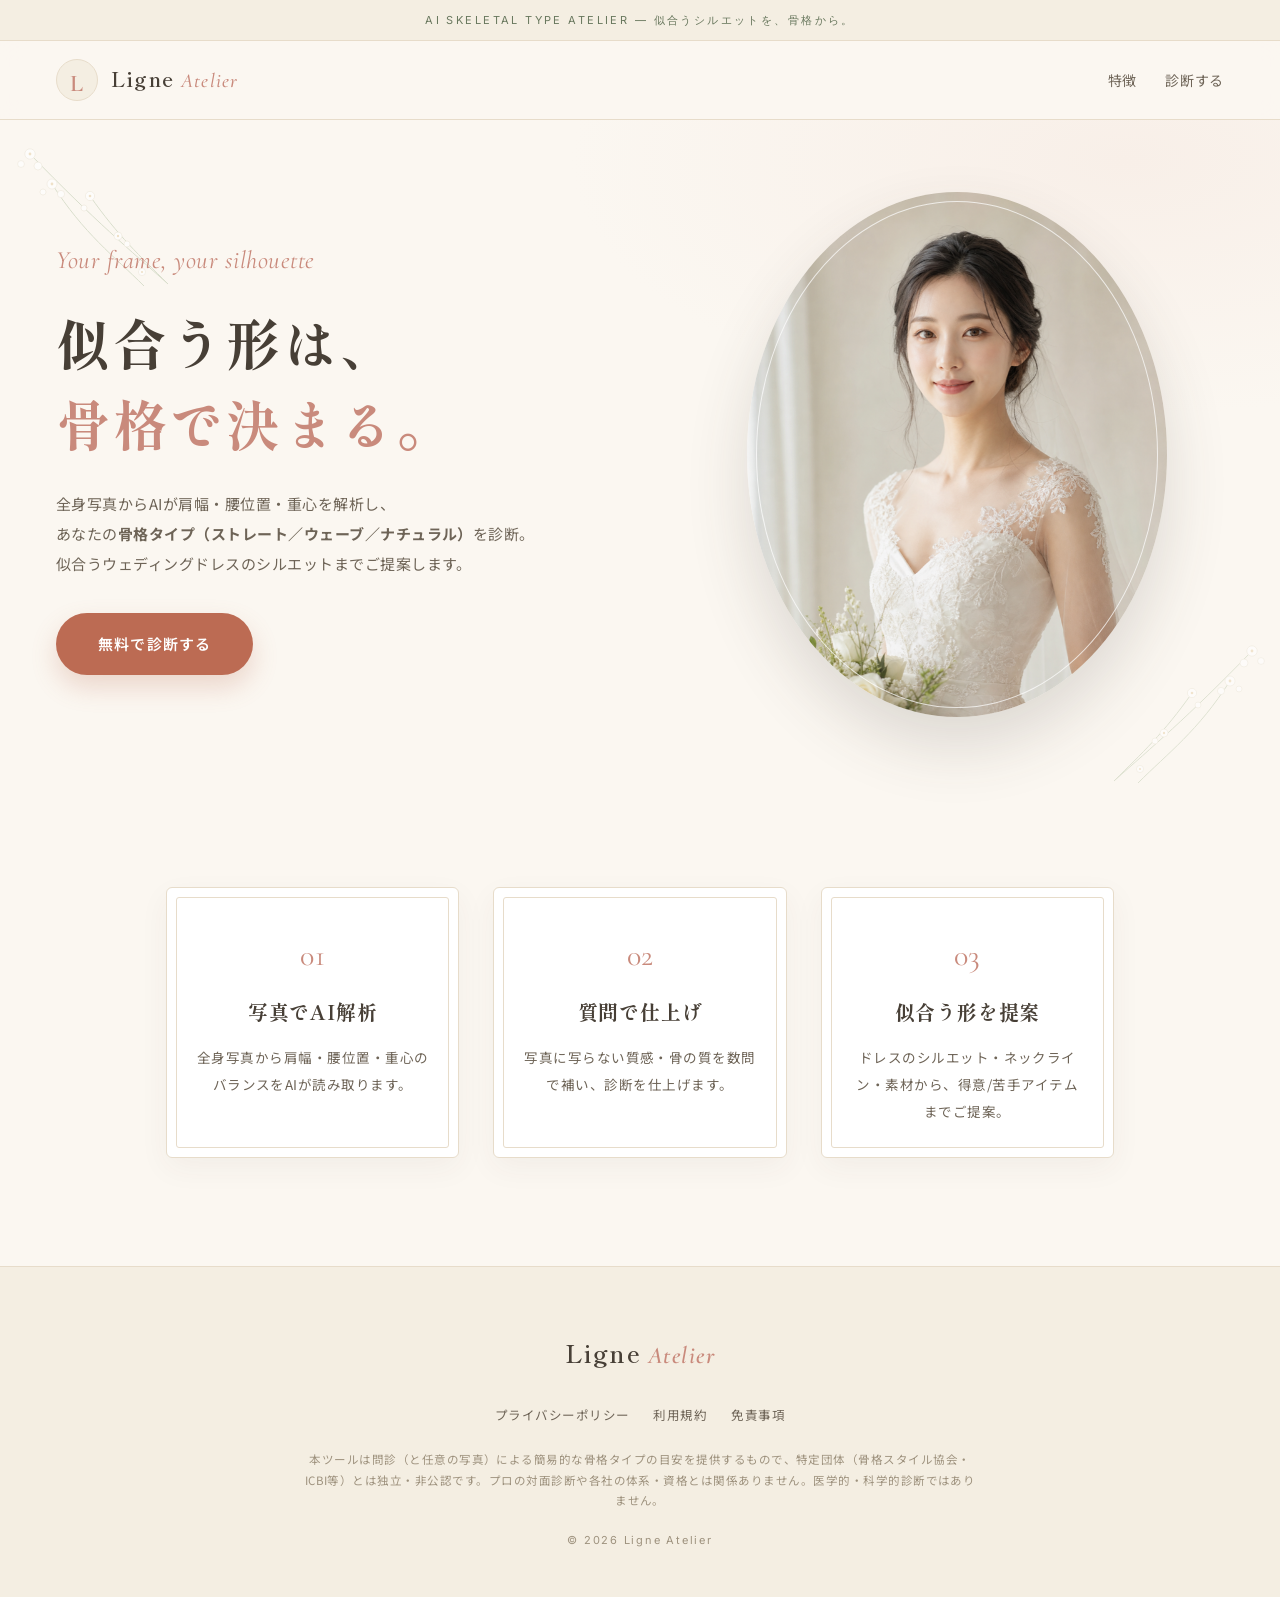
==== index.html @ 8fa94e56 "Ligne Atelier — AI骨格診断（3タイプ）" ====
<!DOCTYPE html>
<html lang="ja">
<head>
<meta charset="UTF-8" />
<meta name="viewport" content="width=device-width, initial-scale=1.0" />
<title>Ligne Atelier｜AI骨格診断（3タイプ）</title>
<link rel="preconnect" href="https://fonts.googleapis.com">
<link rel="preconnect" href="https://fonts.gstatic.com" crossorigin>
<link href="https://fonts.googleapis.com/css2?family=Noto+Sans+JP:wght@300;400;500;600;700&family=Shippori+Mincho:wght@400;500;600;700;800&family=Noto+Serif+JP:wght@400;500;600;700&family=Cormorant+Garamond:ital,wght@0,400;0,500;0,600;1,400;1,500&family=Inter:wght@300;400;500;600&display=swap" rel="stylesheet">
<link rel="stylesheet" href="style.css?v=1" />
<link rel="stylesheet" href="redesign.css?v=1" />
<link rel="stylesheet" href="pc.css?v=10" />
</head>
<body class="lx">

<div class="lx-topbar">AI SKELETAL TYPE ATELIER — 似合うシルエットを、骨格から。</div>

<header class="lx-header">
  <a class="lx-logo" href="#top">
    <span class="lx-logo-mark">L</span>
    <span class="lx-logo-text">Ligne<em>Atelier</em></span>
  </a>
  <nav class="lx-nav">
    <a href="#about">特徴</a>
    <a href="#start" class="js-reveal">診断する</a>
  </nav>
</header>

<!-- HERO -->
<section class="lx-hero" id="top">
  <div class="lx-hero-bg" aria-hidden="true"></div>
  <div class="lx-hero-inner">
    <p class="lx-hero-eyebrow">Your frame, your silhouette</p>
    <h1 class="lx-hero-title">似合う形は、<br><i>骨格で決まる。</i></h1>
    <p class="lx-hero-lead">
      全身写真からAIが肩幅・腰位置・重心を解析し、<br>
      あなたの<strong>骨格タイプ（ストレート／ウェーブ／ナチュラル）</strong>を診断。<br>
      似合うウェディングドレスのシルエットまでご提案します。
    </p>
    <a href="#start" class="lx-btn lx-btn-gold js-reveal">無料で診断する</a>
  </div>
</section>

<!-- ABOUT -->
<section class="lx-about" id="about">
  <div class="lx-about-item"><span class="lx-about-no">01</span><h3>写真でAI解析</h3><p>全身写真から肩幅・腰位置・重心のバランスをAIが読み取ります。</p></div>
  <div class="lx-about-item"><span class="lx-about-no">02</span><h3>質問で仕上げ</h3><p>写真に写らない質感・骨の質を数問で補い、診断を仕上げます。</p></div>
  <div class="lx-about-item"><span class="lx-about-no">03</span><h3>似合う形を提案</h3><p>ドレスのシルエット・ネックライン・素材から、得意/苦手アイテムまでご提案。</p></div>
</section>

<!-- TOOL -->
<section class="lx-start" id="start" hidden>
  <!-- STEP 01 全身写真（写真ファースト） -->
  <div class="lx-sec-head">
    <span class="lx-sec-no">STEP 01</span>
    <h2 class="lx-sec-title">全身写真でAI骨格解析</h2>
    <p class="lx-sec-sub">正面・全身・直立の写真から、AIが肩幅・腰位置・重心のバランスを解析します。写真は端末内で処理され外部送信されません。</p>
  </div>
  <div class="lx-upload-panel">
    <div id="pc-upload">
      <input type="file" id="pc-file" accept="image/*,.heic,.heif" hidden>
      <label for="pc-file" class="pc-upload-btn">📷 全身写真を選ぶ</label>
      <p class="pc-paste-hint">または <b>⌘V で貼り付け</b> ／ ここに画像を <b>ドラッグ&ドロップ</b></p>
      <div class="preview" id="pc-preview" hidden><canvas id="pc-canvas"></canvas></div>
      <p id="pc-status" class="pc-status">正面・全身・直立がおすすめ。写真は「診断する」を押したときにAIが解析します（写真なしでも質問だけで診断できます）。</p>
    </div>
  </div>

  <!-- STEP 02 仕上げの質問 -->
  <div class="lx-sec-head" style="margin-top:46px">
    <span class="lx-sec-no">STEP 02</span>
    <h2 class="lx-sec-title">仕上げの質問</h2>
    <p class="lx-sec-sub">写真だけでは写らない「質感・骨の質」を補って、診断を仕上げます。当てはまるものを選んでください（最低8問・多いほど正確）。</p>
  </div>
  <div class="pc-progress"><div id="pc-progress-bar"></div></div>
  <div id="pc-progress-text" class="pc-progress-text">0 / 14 問</div>
  <div id="pc-questions-list"></div>

  <!-- 診断ボタン -->
  <div class="lx-actions" style="margin-top:34px">
    <button class="lx-btn lx-btn-gold" id="pc-diagnose">診断する</button>
  </div>
</section>

<!-- RESULT -->
<section class="lx-section" id="pc-result" hidden>
  <div class="lx-sec-head">
    <span class="lx-sec-no">RESULT</span>
    <h2 class="lx-sec-title">あなたの骨格タイプ</h2>
  </div>
  <div id="pc-result-body"></div>
</section>

<!-- FOOTER -->
<footer class="lx-footer">
  <div class="lx-foot-brand">Ligne<em>Atelier</em></div>
  <div class="lx-foot-links"><span>プライバシーポリシー</span><span>利用規約</span><span>免責事項</span></div>
  <p class="lx-foot-disc">本ツールは問診（と任意の写真）による簡易的な骨格タイプの目安を提供するもので、特定団体（骨格スタイル協会・ICBI等）とは独立・非公認です。プロの対面診断や各社の体系・資格とは関係ありません。医学的・科学的診断ではありません。</p>
  <div class="lx-foot-copy">© 2026 Ligne Atelier</div>
</footer>

<div id="pc-loading" class="pc-loading" hidden><div class="pc-spin"></div><span id="pc-loading-text">処理中…</span></div>

<script type="module" src="app.js?v=13"></script>
</body>
</html>
---- style.css ----
/* ============ RESET & TOKENS ============ */
*,*::before,*::after{box-sizing:border-box}
html,body{margin:0;padding:0}
[hidden]{display:none !important}

:root{
  /* Soft Pastel LP Palette — cream × blush × sage（studio clori 参考）
     ※ 元の変数名を踏襲し値だけ差替（既存ルールが自動で再テーマ化）*/
  --bg:#FBF7F1;
  --bg-2:#F3EBDD;
  --surface:#FFFFFF;
  --surface-2:#FAF5EC;
  --ink:#473F36;
  --ink-2:#6E6457;
  --muted:#9E927E;
  --line:#EADFCF;
  --line-2:#F4ECDD;

  --pink:#C98A7C;          /* dusty rose（主アクセント）*/
  --pink-2:#E6C3B8;         /* blush */
  --pink-3:#F0DAD0;         /* light blush */
  --pink-soft:#F8EEE7;      /* soft */
  --rose:#7C8A6E;           /* muted sage（強調・見出し）*/
  --rose-deep:#5E6B52;      /* darker sage */
  --gold:#B89A6A;           /* muted gold */
  --good:#7FA07A;
  --warn:#D6A85E;
  --bad:#C57B6A;

  --shadow-sm:0 1px 2px rgba(70,62,54,.05), 0 1px 1px rgba(70,62,54,.04);
  --shadow:0 14px 36px rgba(70,62,54,.08), 0 4px 12px rgba(70,62,54,.05);
  --shadow-lg:0 30px 70px rgba(70,62,54,.12), 0 10px 24px rgba(70,62,54,.07);

  --radius-xl:28px;
  --radius:20px;
  --radius-sm:14px;

  --font-jp:'Noto Sans JP',system-ui,sans-serif;
  --font-en:'Inter',system-ui,sans-serif;
  --font-serif:'Shippori Mincho','Noto Serif JP',serif;
  --font-script:'Cormorant Garamond','Shippori Mincho',serif;
}

body{
  background:
    radial-gradient(900px 500px at 85% 0%, rgba(255,143,168,.18), transparent 60%),
    radial-gradient(700px 400px at 0% 30%, rgba(255,201,214,.20), transparent 60%),
    radial-gradient(600px 600px at 100% 80%, rgba(255,224,230,.30), transparent 60%),
    var(--bg);
  color:var(--ink);
  font-family:var(--font-jp);
  font-weight:400;
  line-height:1.8;
  letter-spacing:.02em;
  -webkit-font-smoothing:antialiased;
  min-height:100vh;
  position:relative;
  overflow-x:hidden;
}

/* ============ 花びら背景 ============ */
.petal-bg{position:fixed; inset:0; pointer-events:none; z-index:0; overflow:hidden;}
.petal{
  position:absolute;
  width:24px; height:24px;
  background: radial-gradient(circle at 30% 30%, #FFD0DC, #FFB7C5 60%, transparent 75%);
  border-radius: 100% 0 100% 0;
  opacity:.5;
  animation: floatPetal 18s linear infinite;
}
.petal.p1{top:-30px; left:8%;  animation-duration:22s; animation-delay:-2s;}
.petal.p2{top:-30px; left:28%; animation-duration:18s; animation-delay:-7s; width:18px; height:18px;}
.petal.p3{top:-30px; left:48%; animation-duration:25s; animation-delay:-3s; width:30px; height:30px; opacity:.35;}
.petal.p4{top:-30px; left:68%; animation-duration:20s; animation-delay:-10s; width:22px; height:22px;}
.petal.p5{top:-30px; left:82%; animation-duration:24s; animation-delay:-5s; width:16px; height:16px;}
.petal.p6{top:-30px; left:92%; animation-duration:19s; animation-delay:-12s; opacity:.4;}

@keyframes floatPetal {
  0%   { transform: translateY(0) rotate(0deg); }
  100% { transform: translateY(110vh) rotate(360deg); }
}

/* ============ HEADER ============ */
.site-header{
  position:sticky; top:0; z-index:50;
  display:flex; align-items:center; justify-content:space-between;
  padding:18px 48px;
  background:rgba(255,255,255,.75);
  backdrop-filter:saturate(180%) blur(16px);
  -webkit-backdrop-filter:saturate(180%) blur(16px);
  border-bottom:1px solid var(--line);
}
.brand{display:flex; align-items:center; gap:14px}
.brand-mark{width:42px; height:42px; filter:drop-shadow(0 4px 8px rgba(255,143,168,.3));}
.brand-text{display:flex; flex-direction:column; line-height:1.1;}
.brand-name{font-family:var(--font-en); font-weight:700; font-size:20px; color:var(--ink); letter-spacing:.01em;}
.brand-script{
  font-family:var(--font-script); font-size:28px; color:var(--rose);
  line-height:.8; margin-top:-2px;
}
.brand-sub{font-family:var(--font-jp); font-weight:500; font-size:11px; color:var(--muted); margin-top:4px; letter-spacing:.06em;}

.header-right{display:flex; align-items:center; gap:14px;}
.nav-pill{
  font-family:var(--font-en); font-size:11px; letter-spacing:.08em;
  color:var(--rose); padding:8px 18px;
  border:1px solid var(--pink-2); border-radius:999px;
  background:var(--surface);
}

/* ============ HERO ============ */
.hero{
  position:relative;
  max-width:1280px; margin:0 auto;
  padding:60px 48px 30px;
  z-index:1;
}
.hero-inner{
  display:grid; grid-template-columns: 1.35fr .9fr;
  gap:48px; align-items:center;
  margin-bottom:50px;
}
.hero-eyebrow{
  display:inline-flex; align-items:center; gap:8px;
  background:var(--surface);
  border:1px solid var(--pink-2);
  color:var(--rose);
  padding:8px 18px; border-radius:999px;
  font-weight:500; font-size:13px;
  box-shadow:var(--shadow-sm);
  margin-bottom:28px;
}
.hero h1{
  font-family:var(--font-jp); font-weight:700;
  font-size:clamp(32px, 4.4vw, 56px);
  line-height:1.35; letter-spacing:.01em;
  margin:0 0 28px; color:var(--ink);
}
.hero h1 em{
  font-style:normal;
  background: linear-gradient(135deg, var(--pink) 0%, var(--rose) 100%);
  -webkit-background-clip:text; background-clip:text; color:transparent;
}
.hero-lead{
  font-size:15px; color:var(--ink-2); line-height:2;
  margin:0;
}

.hero-visual{position:relative; width:100%; aspect-ratio:1/1; max-width:480px; margin-left:auto;}
.hero-circle{
  position:absolute; inset:0; border-radius:50%;
  background: radial-gradient(circle at 40% 40%, #FFE0E6 0%, #FFC9D6 50%, transparent 75%);
  filter:blur(10px);
}
.hero-illust{
  position:absolute; left:50%; top:50%;
  transform:translate(-50%, -50%);
  width:75%; height:auto;
}
.hero-photo{
  position:absolute; inset:0;
  background-image:url('hero-woman.png');
  background-repeat:no-repeat;
  background-size: cover;
  background-position: center 18%;
  border-radius: 50%;
  -webkit-mask-image: radial-gradient(circle at 50% 50%, #000 62%, transparent 80%);
  mask-image: radial-gradient(circle at 50% 50%, #000 62%, transparent 80%);
  filter: drop-shadow(0 8px 30px rgba(255,143,168,.28));
}
.hero-script{
  position:absolute; top:18%; right:-30px;
  font-family:var(--font-script); font-size:38px;
  color:var(--rose); transform:rotate(-6deg);
  text-shadow:0 4px 12px rgba(255,143,168,.3);
}

.hero-stats{
  display:grid; grid-template-columns:repeat(4,1fr); gap:18px;
  max-width:680px; margin:0 auto;
}
.hero-stats > div{
  background:var(--surface);
  border:1px solid var(--line);
  border-radius:999px;
  padding:18px 12px;
  display:flex; flex-direction:column; align-items:center; gap:4px;
  box-shadow:var(--shadow);
  position:relative;
  aspect-ratio:1.4/1;
  justify-content:center;
}
.stat-ico{width:34px; height:34px; margin-bottom:2px;}
.hero-stats strong{
  font-family:var(--font-en); font-weight:700; font-size:30px;
  color:var(--rose);
  line-height:1;
}
.hero-stats span{font-size:11px; color:var(--ink-2); letter-spacing:.04em; font-weight:500;}

/* ============ CARD ============ */
.card{
  max-width:1280px; margin:32px auto;
  background:var(--surface);
  border:1px solid var(--line);
  border-radius:var(--radius-xl);
  padding:40px 48px;
  box-shadow:var(--shadow);
  position:relative; z-index:1;
}
.card-head{display:flex; align-items:flex-start; gap:22px; margin-bottom:32px}
.card-num{
  font-family:var(--font-en); font-weight:700; font-size:11px;
  color:var(--rose);
  background:linear-gradient(135deg, var(--pink-soft), var(--pink-3));
  padding:10px 14px; border-radius:14px; text-align:center;
  letter-spacing:.1em; line-height:1.4;
  flex-shrink:0; min-width:54px;
  box-shadow:var(--shadow-sm);
}
.card h2{
  font-size:22px; font-weight:700;
  margin:0 0 6px; letter-spacing:.005em; color:var(--ink);
}
.head-deco{margin-left:6px;}
.muted{color:var(--muted); font-size:13px; margin:0; font-weight:500;}

/* ============ UPLOAD SECTION ============ */
.upload-section{
  max-width:1280px; margin:0 auto; padding:0 48px 32px;
  display:grid; grid-template-columns: 1fr 320px;
  gap:24px;
  position:relative; z-index:1;
}
.upload-main{margin:0;}

.upload-grid{
  display:grid; grid-template-columns:1fr 1fr; gap:18px;
  margin-bottom:24px;
}
.upload-drop{
  display:flex; flex-direction:column; align-items:center; justify-content:center;
  text-align:center;
  padding:32px 24px; min-height:240px;
  border:2px dashed var(--pink-2);
  border-radius:18px;
  background:linear-gradient(180deg, var(--surface) 0%, var(--surface-2) 100%);
  cursor:pointer; transition:.2s;
  color:var(--ink-2);
  position:relative;
}
.upload-drop:hover{
  border-color:var(--pink);
  background:linear-gradient(180deg, var(--surface) 0%, var(--pink-soft) 100%);
  transform:translateY(-2px);
}
.upload-drop.is-drag{
  border-color:var(--pink);
  background:var(--pink-soft);
}
.drop-illust{width:80px; height:110px; margin-bottom:14px;}
.drop-title-row{display:flex; align-items:center; gap:10px; margin-bottom:14px;}
.drop-title{
  font-weight:700; font-size:15px; color:var(--rose);
}
.drop-required{
  font-size:10px; color:var(--rose);
  padding:3px 10px; border:1px solid var(--pink-2); border-radius:999px;
  background:var(--surface);
  font-weight:600;
}
.upload-icon-circle{
  width:42px; height:42px; border-radius:50%;
  background:linear-gradient(135deg, var(--pink), var(--pink-2));
  color:#fff;
  display:flex; align-items:center; justify-content:center;
  margin-bottom:14px;
  box-shadow:0 4px 12px rgba(255,143,168,.4);
}
.drop-sub{font-size:11px; color:var(--muted); letter-spacing:.04em;}

.preview{
  border-radius:18px; overflow:hidden;
  background:linear-gradient(135deg, var(--pink-3), var(--pink));
  padding:10px;
  border:1px solid var(--line);
  margin-top:14px;
}
.preview canvas{
  width:100%; height:auto; display:block; border-radius:12px;
  max-height:340px; object-fit:contain; background:#fff;
}

/* visually hidden (for file inputs) */
.visually-hidden{
  position:absolute !important;
  width:1px; height:1px;
  padding:0; margin:-1px;
  overflow:hidden; clip:rect(0,0,0,0);
  white-space:nowrap; border:0;
}

/* symptom block */
.symptom-block{
  background:linear-gradient(180deg, var(--surface) 0%, var(--pink-soft) 100%);
  border:1px solid var(--pink-2);
  border-radius:18px;
  padding:24px 26px;
  margin-bottom:24px;
}
.symptom-head h3{
  font-family:var(--font-jp); font-weight:700;
  font-size:18px; color:var(--rose);
  margin:0 0 6px;
}
.symptom-head .muted{font-size:13px; margin:0 0 18px;}
.symptom-chips{
  display:flex; flex-wrap:wrap; gap:10px;
  margin-bottom:18px;
}
.chip{
  position:relative; display:inline-flex; align-items:center;
  cursor:pointer; user-select:none;
}
.chip input{
  position:absolute; opacity:0; pointer-events:none;
}
.chip span{
  display:inline-block;
  padding:8px 16px;
  background:#fff;
  border:1.5px solid var(--pink-2);
  border-radius:999px;
  font-size:13px; font-weight:500;
  color:var(--ink-2);
  transition:.15s;
}
.chip:hover span{
  border-color:var(--pink);
  color:var(--rose);
  transform:translateY(-1px);
}
.chip input:checked + span{
  background:linear-gradient(135deg, var(--pink), var(--rose));
  border-color:var(--rose);
  color:#fff;
  box-shadow:0 4px 12px rgba(255,143,168,.35);
}
.symptom-note label{
  display:block; font-size:12px; font-weight:600;
  color:var(--rose); margin-bottom:6px;
}
.symptom-note textarea{
  width:100%; box-sizing:border-box;
  padding:10px 14px;
  border:1.5px solid var(--pink-2);
  border-radius:12px;
  font-family:var(--font-jp); font-size:13px;
  color:var(--ink);
  background:#fff;
  resize:vertical;
}
.symptom-note textarea:focus{
  outline:none; border-color:var(--pink);
  box-shadow:0 0 0 3px rgba(255,143,168,.18);
}

/* symptom summary in results */
.symptom-summary{
  background:var(--pink-soft);
  border-left:4px solid var(--pink);
  padding:14px 18px;
  border-radius:10px;
  margin-bottom:20px;
  font-size:13px; color:var(--ink-2);
}
.symptom-summary strong{color:var(--rose); margin-right:8px;}
.symptom-summary .ss-tags{display:inline-flex; flex-wrap:wrap; gap:6px; margin-left:4px;}
.symptom-summary .ss-tags span{
  background:#fff; border:1px solid var(--pink-2);
  color:var(--rose); padding:3px 10px; border-radius:999px;
  font-size:12px; font-weight:500;
}
.symptom-summary .ss-free{display:block; margin-top:8px; font-size:12px; color:var(--ink-2);}

/* upload tips */
.upload-tips{
  display:grid; grid-template-columns:repeat(4,1fr); gap:12px;
  margin-bottom:28px;
}
.tip{
  display:flex; align-items:flex-start; gap:10px;
  background:var(--surface-2);
  border:1px solid var(--line);
  padding:14px 16px; border-radius:14px;
  font-size:12px; color:var(--ink-2);
}
.tip-ico{
  width:34px; height:34px; flex-shrink:0;
  background:var(--surface);
  border-radius:50%;
  display:flex; align-items:center; justify-content:center;
  font-size:16px;
  box-shadow:var(--shadow-sm);
}
.tip strong{
  display:block; font-size:11px; color:var(--rose);
  margin-bottom:2px; font-weight:700; letter-spacing:.04em;
}

/* ============ ASIDE ============ */
.upload-aside{display:flex; flex-direction:column; gap:18px;}
.aside-card{
  background:var(--surface);
  border:1px solid var(--line);
  border-radius:24px;
  padding:24px;
  box-shadow:var(--shadow);
}
.aside-card h3{
  display:flex; align-items:center; gap:8px;
  margin:0 0 16px;
  font-size:15px; font-weight:700; color:var(--rose);
}
.aside-list{margin:0; padding:0; list-style:none;}
.aside-list li{
  position:relative;
  padding:8px 0 8px 20px;
  font-size:13px; color:var(--ink-2); line-height:1.7;
  border-bottom:1px dashed var(--line);
}
.aside-list li:last-child{border-bottom:0;}
.aside-list li::before{
  content:''; position:absolute; left:0; top:14px;
  width:8px; height:8px; border-radius:50%;
  background:linear-gradient(135deg, var(--pink), var(--pink-2));
}

.cta-card{
  background:linear-gradient(135deg, var(--pink-soft) 0%, #FFD8E0 100%);
  border:1px solid var(--pink-2);
  position:relative; overflow:hidden;
  display:grid; grid-template-columns:1fr 100px;
  gap:14px; align-items:center;
}
.cta-text{position:relative; z-index:1;}
.cta-title{
  font-size:14px; font-weight:700; color:var(--ink);
  line-height:1.6;
}
.cta-sub{font-size:11px; color:var(--ink-2); margin-top:6px;}
.cta-script{
  font-family:var(--font-script); font-size:32px;
  color:var(--rose); margin-top:8px; line-height:.9;
  text-shadow:0 4px 12px rgba(255,143,168,.3);
}
.cta-illust{width:100px; height:auto; z-index:1;}
.cta-photo{
  width:110px; height:130px;
  border-radius: 16px;
  background-image: url('cta-woman.png');
  background-repeat: no-repeat;
  background-size: cover;
  background-position: center;
  box-shadow: 0 8px 20px rgba(255,143,168,.25);
  z-index:1;
}

/* ============ BUTTONS ============ */
.actions{display:flex; align-items:center; gap:16px; flex-wrap:wrap}
.btn-primary{
  display:inline-flex; align-items:center; gap:10px;
  padding:16px 36px; border:0; border-radius:999px;
  background:linear-gradient(135deg, var(--pink) 0%, var(--pink-2) 100%);
  color:#fff; font-family:var(--font-jp); font-weight:700; font-size:15px;
  cursor:pointer; transition:.2s;
  box-shadow:0 8px 24px rgba(255,143,168,.35);
  letter-spacing:.04em;
}
.btn-primary:hover:not(:disabled){
  transform:translateY(-2px);
  box-shadow:0 14px 32px rgba(255,143,168,.45);
}
.btn-primary:disabled{opacity:.5; cursor:not-allowed; box-shadow:none}
.btn-arrow{transition:.2s}
.btn-primary:hover .btn-arrow{transform:translateX(3px)}
.btn-ghost{
  display:inline-flex; align-items:center; gap:8px;
  padding:14px 26px; border-radius:999px;
  background:var(--surface); color:var(--rose);
  border:1px solid var(--pink-2); cursor:pointer; font-family:var(--font-jp); font-size:14px;
  font-weight:600; transition:.2s;
}
.btn-ghost:hover{background:var(--pink-soft); border-color:var(--pink);}

/* ============ LOADER ============ */
.loader{display:inline-flex; align-items:center; gap:12px; color:var(--muted); font-size:13px}
.loader-spin{
  width:18px; height:18px; border-radius:50%;
  border:2px solid var(--pink-soft); border-top-color:var(--pink);
  animation:spin .8s linear infinite;
}
@keyframes spin{to{transform:rotate(360deg)}}

/* ============ SUMMARY ============ */
.summary-grid{
  display:grid; grid-template-columns:auto 1fr 1.2fr; gap:32px; align-items:start;
  margin-bottom:32px;
}
.score-wrap{display:flex; flex-direction:column; align-items:center; gap:16px}
.score-ring{position:relative; width:160px; height:160px}
.score-ring svg{width:100%; height:100%}
.score-num{
  position:absolute; inset:0;
  display:flex; flex-direction:column; align-items:center; justify-content:center;
  font-family:var(--font-en); font-weight:700; font-size:42px;
  color:var(--ink);
}
.score-num small{font-size:13px; color:var(--muted); font-weight:600; margin-top:-2px}
.score-label{text-align:center}
.score-grade{
  font-family:var(--font-en); font-weight:700; font-size:16px;
  letter-spacing:.05em; color:var(--rose);
  padding:6px 18px; border-radius:999px;
  background:linear-gradient(135deg, var(--pink-soft), #FFD8E0);
  display:inline-block;
}
.score-desc{font-size:12px; color:var(--muted); margin-top:10px}

.type-card{
  background:linear-gradient(135deg, var(--pink) 0%, var(--rose) 100%);
  color:#fff;
  padding:28px 28px; border-radius:24px;
  position:relative; overflow:hidden;
}
.type-card::before{
  content:""; position:absolute; right:-30px; top:-30px;
  width:160px; height:160px; border-radius:50%;
  background:radial-gradient(circle, rgba(255,217,61,.4), transparent 70%);
}
.type-eyebrow{font-family:var(--font-en); font-size:11px; letter-spacing:.16em; opacity:.85; text-transform:uppercase}
.type-name{font-size:22px; font-weight:700; margin:10px 0 6px; position:relative}
.type-desc{font-size:13px; opacity:.92; line-height:1.8; position:relative}
.type-tags{display:flex; flex-wrap:wrap; gap:6px; margin-top:16px; position:relative}
.type-tags span{
  background:rgba(255,255,255,.2); border:1px solid rgba(255,255,255,.3);
  padding:5px 12px; border-radius:999px; font-size:11px; letter-spacing:.04em;
}

.metrics{display:flex; flex-direction:column; gap:10px}
.metric{
  display:grid; grid-template-columns:1fr auto; gap:12px;
  padding:14px 16px; border:1px solid var(--line); border-radius:14px;
  background:var(--surface-2);
  font-size:13px;
}
.metric-name{color:var(--ink-2); font-weight:500}
.metric-value{font-family:var(--font-en); font-weight:700; font-size:13px}
.metric-bar{grid-column:1/-1; height:5px; background:var(--surface); border-radius:99px; overflow:hidden; margin-top:6px}
.metric-bar i{display:block; height:100%; border-radius:99px}
.metric.good .metric-value{color:#5BAB75} .metric.good .metric-bar i{background:var(--good)}
.metric.warn .metric-value{color:#D4920C} .metric.warn .metric-bar i{background:var(--warn)}
.metric.bad  .metric-value{color:var(--rose-deep)} .metric.bad  .metric-bar i{background:var(--bad)}
.metric-detail{grid-column:1/-1; color:var(--muted); font-size:11px; margin-top:6px; line-height:1.6;}

/* ============ OVERLAY PANES ============ */
.overlay-grid{display:grid; grid-template-columns:1fr 1fr; gap:20px}
.overlay-pane{
  background:linear-gradient(135deg, var(--pink-soft), #FFE9F0);
  border-radius:20px; padding:18px;
  display:flex; flex-direction:column; gap:12px;
  border:1px solid var(--line);
}
.pane-title{
  font-family:var(--font-jp); font-size:12px;
  color:var(--rose); font-weight:700; letter-spacing:.06em;
}
.overlay-pane canvas{
  width:100%; height:auto; display:block;
  border-radius:14px;
  max-height:500px;
  background:#fff;
}
.legend{display:flex; gap:14px; flex-wrap:wrap; font-size:11px; color:var(--ink-2)}
.legend i{display:inline-block; width:10px; height:10px; border-radius:3px; margin-right:5px; vertical-align:middle}

/* ============ PROBLEMS ============ */
.problems-list{display:flex; flex-direction:column; gap:16px}
.problem{
  display:grid; grid-template-columns:auto 1fr auto; gap:22px; align-items:start;
  padding:24px 26px;
  border:1px solid var(--line); border-radius:20px;
  background:linear-gradient(180deg, var(--surface) 0%, var(--surface-2) 100%);
  transition:.2s;
}
.problem:hover{border-color:var(--pink-2); box-shadow:var(--shadow)}
.problem-sev{
  width:68px; height:68px; border-radius:20px;
  display:flex; flex-direction:column; align-items:center; justify-content:center;
  font-family:var(--font-en); font-weight:700;
  color:#fff; font-size:10px; letter-spacing:.06em;
}
.problem-sev strong{font-size:22px; line-height:1}
.problem.sev-low  .problem-sev{background:linear-gradient(135deg, #A8D8B9, #7FCCA0)}
.problem.sev-mid  .problem-sev{background:linear-gradient(135deg, #FFC966, #FFA94D)}
.problem.sev-high .problem-sev{background:linear-gradient(135deg, var(--pink), var(--rose))}

.problem-body h3{margin:0 0 6px; font-size:17px; font-weight:700; color:var(--ink)}
.problem-meta{display:flex; gap:14px; flex-wrap:wrap; font-size:11px; color:var(--muted); margin-bottom:10px}
.problem-meta span strong{color:var(--rose); font-weight:600;}
.problem-desc{font-size:13px; color:var(--ink-2); line-height:1.8}
.tissue-list{margin-top:14px; display:grid; grid-template-columns:1fr 1fr; gap:10px}
.tissue{
  font-size:12px; padding:12px 14px; border-radius:14px;
  background:var(--surface); border:1px solid var(--line);
}
.tissue strong{display:block; font-size:10px; letter-spacing:.06em; margin-bottom:6px; font-weight:700;}
.tissue.tight strong{color:var(--rose-deep)}
.tissue.weak  strong{color:#D4920C}
.tissue ul{margin:0; padding-left:18px; color:var(--ink-2)}
.tissue li{font-size:11.5px; line-height:1.7}

.problem-side{display:flex; align-items:center; justify-content:center}
.problem-svg{width:80px; height:120px; opacity:.85}

/* ============ KNOWLEDGE ============ */
.knowledge-grid{display:grid; grid-template-columns:repeat(auto-fit,minmax(280px,1fr)); gap:18px}
.know-card{
  background:linear-gradient(180deg, var(--surface) 0%, var(--surface-2) 100%);
  border:1px solid var(--line); border-radius:20px;
  padding:24px; position:relative; overflow:hidden;
}
.know-emoji{font-size:32px; margin-bottom:12px}
.know-card h3{margin:0 0 10px; font-size:15px; font-weight:700; color:var(--ink)}
.know-card p{margin:0; font-size:13px; color:var(--ink-2); line-height:1.8}
.know-tag{
  position:absolute; top:14px; right:14px;
  font-family:var(--font-en); font-size:10px; letter-spacing:.08em;
  background:var(--pink-soft); color:var(--rose);
  padding:4px 10px; border-radius:8px; font-weight:600;
}

/* ============ TODAY MENU ============ */
.today-grid{display:grid; grid-template-columns:repeat(2,1fr); gap:18px}
.exercise-card{
  display:grid; grid-template-columns:120px 1fr; gap:18px;
  padding:20px;
  background:linear-gradient(180deg, var(--surface) 0%, var(--surface-2) 100%);
  border:1px solid var(--line); border-radius:20px;
  cursor:pointer; transition:.2s;
}
.exercise-card:hover{
  transform:translateY(-3px);
  box-shadow:var(--shadow-lg); border-color:var(--pink-2);
}
.ex-illust{
  background:var(--pink-soft);
  border:1px solid var(--pink-3); border-radius:16px;
  display:flex; align-items:center; justify-content:center;
  aspect-ratio:1; padding:14px;
}
.ex-illust svg{width:100%; height:100%}
.ex-info h4{margin:0 0 6px; font-size:15px; font-weight:700; color:var(--ink)}
.ex-cat{
  display:inline-block; font-family:var(--font-en); font-size:10px; letter-spacing:.08em;
  padding:4px 10px; border-radius:8px; margin-bottom:10px; font-weight:600;
}
.ex-cat.selfcare{background:#FFE8D6; color:#C68B1F}
.ex-cat.training{background:var(--pink-soft); color:var(--rose)}
.ex-meta{font-size:12px; color:var(--muted); display:flex; gap:14px; flex-wrap:wrap; margin-bottom:10px}
.ex-meta strong{color:var(--rose); font-weight:600}
.ex-purpose{font-size:12px; color:var(--ink-2); line-height:1.7}

/* ============ PROGRAM 30 DAYS ============ */
.phase-tabs{display:flex; gap:12px; margin-bottom:28px; border-bottom:1px solid var(--line)}
.phase-tab{
  flex:1; padding:16px 18px; background:transparent; border:0;
  font-family:var(--font-jp); font-weight:700; font-size:14px;
  color:var(--muted); cursor:pointer; transition:.18s;
  border-bottom:3px solid transparent;
  display:flex; flex-direction:column; gap:4px; align-items:flex-start;
}
.phase-tab small{font-family:var(--font-en); font-size:11px; font-weight:500; color:var(--muted); letter-spacing:.04em}
.phase-tab:hover{color:var(--rose)}
.phase-tab.active{color:var(--rose); border-bottom-color:var(--pink)}
.phase-tab.active small{color:var(--rose); opacity:.7}

.program-grid{display:grid; grid-template-columns:repeat(auto-fill,minmax(170px,1fr)); gap:14px}
.day-card{
  background:linear-gradient(180deg, var(--surface) 0%, var(--surface-2) 100%);
  border:1px solid var(--line); border-radius:16px;
  padding:16px 14px; cursor:pointer; transition:.2s; position:relative;
}
.day-card:hover{border-color:var(--pink-2); transform:translateY(-3px); box-shadow:var(--shadow)}
.day-num{
  font-family:var(--font-en); font-size:11px; color:var(--rose); letter-spacing:.1em;
  font-weight:700;
}
.day-theme{font-size:13px; font-weight:700; margin-top:6px; color:var(--ink); line-height:1.5}
.day-list{margin-top:10px; padding:0; list-style:none}
.day-list li{font-size:11px; color:var(--ink-2); display:flex; gap:6px; padding:3px 0; line-height:1.6}
.day-list li::before{content:"♡"; color:var(--pink); font-weight:bold}
.day-card .day-badge{
  position:absolute; top:12px; right:12px;
  font-family:var(--font-en); font-size:9px; padding:3px 8px; border-radius:6px;
  background:var(--pink-soft); color:var(--rose); letter-spacing:.04em; font-weight:600;
}
.day-card.rest{background:linear-gradient(135deg, #ECFDF5, #F0FDFA); border-color:#A8E6C3}
.day-card.rest .day-num{color:#5BAB75}
.day-card.rest .day-badge{background:rgba(168,230,195,.3); color:#5BAB75}

/* ============ MODAL ============ */
.modal{position:fixed; inset:0; z-index:100; display:flex; align-items:center; justify-content:center; padding:24px}
.modal-backdrop{position:absolute; inset:0; background:rgba(74,44,58,.5); backdrop-filter:blur(8px)}
.modal-panel{
  position:relative; background:var(--surface); max-width:720px; width:100%; max-height:90vh; overflow-y:auto;
  border-radius:24px; padding:40px; box-shadow:var(--shadow-lg);
}
.modal-close{
  position:absolute; top:16px; right:16px;
  width:40px; height:40px; border-radius:50%;
  background:var(--surface-2); border:1px solid var(--line); cursor:pointer;
  font-size:22px; color:var(--ink-2); line-height:1;
  display:flex; align-items:center; justify-content:center;
  transition:.18s;
}
.modal-close:hover{background:var(--pink); color:#fff; border-color:var(--pink);}

.modal-ex-head{display:grid; grid-template-columns:170px 1fr; gap:24px; margin-bottom:28px}
.modal-ex-illust{
  background:var(--pink-soft); border:1px solid var(--pink-3); border-radius:18px;
  padding:20px; display:flex; align-items:center; justify-content:center; aspect-ratio:1;
}
.modal-ex-illust svg{width:100%; height:100%}
.modal-ex-info h2{margin:8px 0 6px; font-size:24px; font-weight:700; color:var(--ink)}
.modal-ex-info .ex-cat{font-size:11px}
.modal-section{margin-bottom:24px}
.modal-section h4{
  font-size:12px; letter-spacing:.1em; text-transform:uppercase;
  color:var(--rose); margin:0 0 12px; font-weight:700;
}
.modal-section p, .modal-section li{font-size:14px; color:var(--ink-2); line-height:1.85}
.modal-section ol{margin:0; padding-left:22px}
.modal-section ol li{margin-bottom:8px}
.modal-section ul{margin:0; padding-left:22px}
.modal-cues{display:grid; grid-template-columns:1fr 1fr; gap:12px}
.cue-box{padding:14px 16px; border-radius:14px; font-size:13px; line-height:1.7;}
.cue-box.do{background:#F0FAF3; border:1px solid #A8E6C3; color:#3A7551}
.cue-box.dont{background:#FFEEF1; border:1px solid var(--pink-2); color:#A0445C}
.cue-box strong{display:block; font-size:11px; letter-spacing:.08em; margin-bottom:6px; font-weight:700;}

/* ============ FOOTER ============ */
.site-footer{
  max-width:1280px; margin:60px auto 30px; padding:30px 48px;
  font-size:11px; color:var(--muted); border-top:1px solid var(--line);
  display:flex; flex-direction:column; gap:12px; align-items:center;
  text-align:center;
  position:relative; z-index:1;
}
.foot-row{font-family:var(--font-en); font-size:11px; color:var(--ink-2);}
.foot-links{display:flex; gap:14px; align-items:center; color:var(--ink-2); font-size:12px;}
.foot-links i{color:var(--pink-2); font-style:normal;}
.foot-links span{cursor:pointer; transition:.15s;}
.foot-links span:hover{color:var(--rose);}
.foot-disc{font-size:11px; line-height:1.7; max-width:760px;}

/* ============ RESPONSIVE ============ */
@media (max-width: 1000px){
  .upload-section{grid-template-columns:1fr; padding:0 24px 32px;}
  .upload-aside{flex-direction:row; flex-wrap:wrap;}
  .aside-card{flex:1; min-width:260px;}
}
@media (max-width: 900px){
  .site-header{padding:14px 20px}
  .hero{padding:40px 20px 20px}
  .hero-inner{grid-template-columns:1fr; gap:24px;}
  .hero-visual{max-width:320px; margin:0 auto;}
  .hero-script{font-size:30px; right:0;}
  .card{padding:28px 22px; margin:18px;}
  .card-head{gap:14px;}
  .upload-grid{grid-template-columns:1fr}
  .upload-tips{grid-template-columns:repeat(2,1fr)}
  .summary-grid{grid-template-columns:1fr}
  .overlay-grid{grid-template-columns:1fr}
  .today-grid{grid-template-columns:1fr}
  .exercise-card{grid-template-columns:90px 1fr}
  .problem{grid-template-columns:auto 1fr;}
  .problem-side{display:none}
  .tissue-list{grid-template-columns:1fr}
  .hero-stats{grid-template-columns:repeat(2,1fr); max-width:420px;}
  .modal-ex-head{grid-template-columns:1fr}
  .modal-panel{padding:28px 22px;}
  .phase-tab{padding:12px 8px; font-size:13px;}
}

/* ===== スマートフォン最適化 (~600px以下) ===== */
@media (max-width: 600px){
  /* HEADER: nav-pill を非表示、ブランド表記を圧縮 */
  .site-header{padding:12px 16px;}
  .brand{gap:10px;}
  .brand-mark{width:34px; height:34px;}
  .brand-name{font-size:16px;}
  .brand-script{font-size:22px;}
  .brand-sub{font-size:10px; margin-top:2px;}
  .nav-pill{display:none;}
  .header-right{gap:8px;}

  /* HERO */
  .hero{padding:28px 16px 16px;}
  .hero-inner{gap:20px; margin-bottom:32px;}
  .hero-eyebrow{font-size:11px; padding:6px 14px; margin-bottom:18px;}
  .hero h1{
    font-size:clamp(24px, 8vw, 36px);
    line-height:1.4;
    margin:0 0 18px;
    word-break:keep-all;
    overflow-wrap:break-word;
  }
  .hero-lead{font-size:14px; line-height:1.85;}
  .hero-visual{max-width:260px;}
  .hero-script{font-size:24px; top:10%; right:-6px;}

  /* STATS: 2x2 縦並び */
  .hero-stats{
    grid-template-columns:repeat(2,1fr);
    max-width:360px;
    gap:12px;
    padding:0 4px;
  }
  .hero-stats > div{
    padding:14px 8px;
    aspect-ratio:auto;
    border-radius:18px;
  }
  .hero-stats strong{font-size:18px;}
  .hero-stats span{font-size:10px;}
  .stat-ico{width:28px; height:28px;}

  /* UPLOAD */
  .upload-section{padding:0 16px 24px;}
  .card{padding:22px 16px; margin:14px 0; border-radius:18px;}
  .card-head h2{font-size:20px;}
  .upload-drop{padding:24px 16px;}
  .upload-icon-circle{width:60px; height:60px;}
  .upload-drop p{font-size:13px;}
  .upload-drop small{font-size:11px;}
  .upload-tips{grid-template-columns:1fr; gap:10px;}

  /* SYMPTOM */
  .symptom-block{padding:18px 16px; border-radius:16px;}
  .symptom-head h3{font-size:16px;}
  .symptom-head .muted{font-size:12px;}
  .symptom-chips{gap:8px;}
  .chip span{font-size:12px; padding:8px 12px;}
  .symptom-note textarea{font-size:13px;}

  /* CTA card: 縦積み */
  .cta-card{
    grid-template-columns:1fr;
    text-align:center;
    gap:14px;
    padding:22px 18px;
  }
  .cta-photo{
    width:120px; height:140px;
    margin:0 auto;
  }
  .cta-title{font-size:13px;}
  .cta-script{font-size:26px;}

  /* UPLOAD ASIDE */
  .upload-aside{flex-direction:column;}
  .aside-card{min-width:0; width:100%;}

  /* RESULTS */
  .actions{justify-content:center;}
  .btn-primary{padding:14px 28px; font-size:14px;}
  .btn-ghost{padding:12px 22px; font-size:13px;}

  .score-ring{width:130px; height:130px;}
  .summary-grid{gap:20px;}

  /* PROBLEMS */
  .problem{padding:18px 16px !important;}

  /* PROGRAM */
  .program-grid{grid-template-columns:repeat(2,1fr); gap:10px;}
  .day-card{padding:12px 10px;}
  .day-theme{font-size:12px;}
  .day-list li{font-size:10px;}
  .phase-tabs{gap:4px;}
  .phase-tab{padding:10px 4px; font-size:12px;}
  .phase-tab small{font-size:9px;}

  /* EXERCISE CARDS */
  .exercise-card{grid-template-columns:72px 1fr; padding:14px; gap:12px;}
  .ex-info h4{font-size:14px;}

  /* MODAL */
  .modal{padding:12px;}
  .modal-panel{padding:24px 18px; border-radius:18px;}
  .modal-close{width:34px; height:34px; font-size:18px; top:10px; right:10px;}
  .modal-ex-info h2{font-size:20px;}

  /* FOOTER */
  .site-footer{padding:32px 18px 24px;}
  .foot-disc{font-size:10px;}
}

/* ===== 極小スマホ (~380px以下) ===== */
@media (max-width: 380px){
  .hero h1{font-size:22px;}
  .hero-stats{grid-template-columns:repeat(2,1fr); max-width:none;}
  .hero-stats strong{font-size:16px;}
  .program-grid{grid-template-columns:1fr;}
  .brand-script{font-size:18px;}
}

/* ============ PRINT ============ */
@media print{
  .site-header, .hero, .upload-section, .site-footer, .actions, .modal, .petal-bg{display:none !important}
  .card{break-inside:avoid; box-shadow:none; border:1px solid #ccc}
  body{background:#fff}
  .day-card{break-inside:avoid}
}

/* ============ ANIM ============ */
.fade-in{animation:fadeIn .6s ease both}
@keyframes fadeIn{from{opacity:0; transform:translateY(10px)} to{opacity:1; transform:translateY(0)}}

/* ============ COURSE SELECTION ============ */
.course-card-section{}
.course-recommend{
  background:linear-gradient(135deg, #FFF5F8 0%, #FFE8F0 100%);
  border:1px solid #FFD0DC;
  border-radius:14px;
  padding:14px 18px;
  font-size:13px;
  color:#5a2a3a;
  margin-bottom:20px;
}
.course-recommend strong{color:#c9426a; font-weight:700;}

.course-grid{
  display:grid;
  grid-template-columns:repeat(auto-fit, minmax(220px, 1fr));
  gap:16px;
}

.course-card{
  position:relative;
  background:linear-gradient(180deg, #fff 0%, var(--c-soft, #FFE5EC) 100%);
  border:2px solid #f0e5ea;
  border-radius:18px;
  padding:18px 16px 16px;
  cursor:pointer;
  transition:all .25s ease;
  display:flex;
  flex-direction:column;
  gap:10px;
}
.course-card:hover{
  transform:translateY(-2px);
  border-color:var(--c-main, #FFB6C1);
  box-shadow:0 8px 20px rgba(255,140,170,0.15);
}
.course-card.selected{
  border-color:var(--c-main, #FFB6C1);
  background:linear-gradient(180deg, var(--c-soft, #FFE5EC) 0%, #fff 100%);
  box-shadow:0 6px 18px rgba(255,140,170,0.2);
}
.course-card.top-pick{
  border-color:var(--c-main, #FFB6C1);
}

.course-badge{
  position:absolute;
  top:-10px;
  left:14px;
  background:linear-gradient(135deg, #FF6B8A, #FFB6C1);
  color:#fff;
  font-size:10px;
  font-weight:700;
  padding:4px 10px;
  border-radius:10px;
  letter-spacing:.05em;
  box-shadow:0 4px 8px rgba(255,107,138,0.25);
}

.course-head{
  display:flex;
  align-items:center;
  gap:10px;
}
.course-icon{
  font-size:32px;
  width:48px; height:48px;
  background:#fff;
  border-radius:50%;
  display:flex; align-items:center; justify-content:center;
  box-shadow:0 2px 6px rgba(0,0,0,0.05);
}
.course-name{
  font-size:15px; font-weight:700; color:#3a2030;
  line-height:1.2;
}
.course-eng{
  font-family:'Inter', sans-serif;
  font-size:10px; color:#9a7a8a;
  letter-spacing:.08em;
  margin-top:2px;
}
.course-supervisor{
  font-size:10px; color:#7a5a6a;
  background:rgba(255,255,255,0.6);
  padding:4px 8px;
  border-radius:6px;
  display:inline-block;
  align-self:flex-start;
}
.course-desc{
  font-size:12px;
  color:#5a3a4a;
  line-height:1.5;
}
.course-match{
  display:flex;
  align-items:center;
  gap:8px;
  font-size:11px;
}
.match-stars{font-size:14px; letter-spacing:1px;}
.match-label{color:#7a5a6a;}
.course-stats{
  display:flex;
  gap:10px;
  font-size:11px;
  color:#5a3a4a;
  padding:6px 0;
  border-top:1px dashed #e8d5dc;
  border-bottom:1px dashed #e8d5dc;
}
.course-stats strong{font-size:13px; color:#c9426a;}
.course-tags{
  display:flex;
  flex-wrap:wrap;
  gap:4px;
}
.course-tags span{
  font-size:10px;
  background:rgba(255,255,255,0.8);
  color:#7a4a5a;
  padding:3px 8px;
  border-radius:8px;
  border:1px solid #f0d5dc;
}
.course-select-btn{
  margin-top:6px;
  width:100%;
  padding:9px 12px;
  border-radius:10px;
  border:none;
  background:var(--c-main, #FFB6C1);
  color:#fff;
  font-size:12px;
  font-weight:700;
  cursor:pointer;
  transition:all .2s ease;
  letter-spacing:.05em;
}
.course-select-btn:hover{filter:brightness(0.95);}
.course-card.selected .course-select-btn{
  background:#3a2030;
}

.ex-course-tags{
  display:flex;
  flex-wrap:wrap;
  gap:4px;
  margin-top:8px;
}
.ex-course-tag{
  font-size:10px;
  background:rgba(255,182,193,0.18);
  border:1px solid rgba(255,182,193,0.4);
  color:#7a4a5a;
  padding:3px 8px;
  border-radius:8px;
}

@media (max-width: 600px){
  .course-grid{grid-template-columns:1fr 1fr; gap:12px;}
  .course-card{padding:14px 12px 12px;}
  .course-icon{font-size:24px; width:38px; height:38px;}
  .course-name{font-size:13px;}
  .course-desc{font-size:11px;}
  .course-supervisor{font-size:9px;}
}
@media (max-width: 380px){
  .course-grid{grid-template-columns:1fr;}
}

/* ===================================================================
   MY DATA / 変化追跡 UI（①③④⑤）
   =================================================================== */
.btn-mydata{
  background:var(--surface); color:var(--rose-deep); border:1.5px solid var(--pink);
  border-radius:999px; padding:7px 14px; font-size:13px; font-weight:700; cursor:pointer;
  margin-right:10px; transition:all .15s; position:relative;
}
.btn-mydata:hover{ background:var(--pink-soft); }
.btn-mydata[data-count]::after{
  content:attr(data-count); position:absolute; top:-6px; right:-6px;
  background:var(--rose-deep); color:#fff; font-size:10px; min-width:17px; height:17px;
  border-radius:999px; display:flex; align-items:center; justify-content:center; padding:0 4px;
}

/* 保存トースト */
.save-toast{
  position:fixed; left:50%; bottom:20px; transform:translateX(-50%) translateY(20px);
  background:var(--ink); color:#fff; padding:12px 18px; border-radius:18px; font-size:13px; font-weight:600;
  box-shadow:var(--shadow); opacity:0; pointer-events:none; transition:all .3s; z-index:140;
  max-width:92vw; display:flex; align-items:center; gap:8px; flex-wrap:wrap; justify-content:center; text-align:center;
}
.save-toast.show{ opacity:1; transform:translateX(-50%) translateY(0); pointer-events:auto; }
.save-toast button{
  background:var(--pink); color:#fff; border:none; border-radius:999px; padding:5px 12px;
  font-size:12px; font-weight:700; cursor:pointer; margin-left:4px;
}

/* パネル */
.mydata{ position:fixed; inset:0; z-index:130; display:flex; justify-content:flex-end; }
.mydata[hidden]{ display:none; }
.mydata-backdrop{ position:absolute; inset:0; background:rgba(74,44,58,.4); backdrop-filter:blur(2px); }
.mydata-panel{
  position:relative; width:min(560px,100%); height:100%; background:var(--bg,#fff7f9);
  overflow-y:auto; box-shadow:-12px 0 40px rgba(0,0,0,.12); padding:26px 22px 60px;
  animation:slideIn .25s ease;
}
@keyframes slideIn{ from{transform:translateX(30px); opacity:.6} to{transform:translateX(0); opacity:1} }
.md-head{ display:flex; justify-content:space-between; align-items:flex-start; gap:12px; margin-bottom:18px; }
.md-eyebrow{ font-family:var(--font-en); font-size:11px; letter-spacing:.12em; color:var(--pink); font-weight:700; }
.md-head h2{ margin:4px 0 2px; font-size:22px; color:var(--ink); }
.md-name-edit{ display:flex; gap:6px; align-items:center; flex-shrink:0; }
.md-name-edit input{ width:120px; padding:7px 10px; border:1.5px solid var(--pink-3); border-radius:10px; font-size:13px; }
.btn-ghost.sm{ padding:7px 12px; font-size:12px; }

.md-card{ background:var(--surface); border:1px solid var(--pink-3); border-radius:16px; padding:16px 16px 18px; margin-bottom:16px; box-shadow:var(--shadow-sm); }
.md-card h3{ margin:0 0 12px; font-size:15px; color:var(--ink); }

/* スコアチャート */
.score-chart{ width:100%; height:auto; display:block; }
.chart-delta{ font-size:13px; font-weight:700; margin-bottom:6px; }
.chart-delta.up{ color:#1d9a6c; } .chart-delta.down{ color:var(--rose-deep); }

/* ビフォーアフター */
.cmp-pick{ display:flex; gap:12px; margin-bottom:14px; flex-wrap:wrap; }
.cmp-pick label{ font-size:12px; color:var(--muted); font-weight:700; display:flex; flex-direction:column; gap:4px; flex:1; min-width:140px; }
.cmp-pick select{ padding:7px 8px; border:1.5px solid var(--pink-3); border-radius:8px; font-size:12px; }
.cmp-photos{ display:grid; grid-template-columns:1fr auto 1fr; align-items:center; gap:10px; margin-bottom:14px; }
.cmp-photos figure{ margin:0; text-align:center; }
.cmp-photos img{ width:100%; max-height:200px; object-fit:contain; border-radius:12px; border:1px solid var(--pink-3); background:#fff; }
.cmp-photos figcaption{ font-size:12px; color:var(--muted); margin-top:6px; line-height:1.4; }
.cmp-photos figcaption strong{ color:var(--ink); font-size:15px; }
.cmp-arrow{ text-align:center; }
.cmp-delta{ font-family:var(--font-en); font-size:26px; font-weight:800; line-height:1; }
.cmp-delta small{ font-size:11px; font-weight:600; }
.cmp-delta.up{ color:#1d9a6c; } .cmp-delta.down{ color:var(--rose-deep); }
.cmp-table{ width:100%; border-collapse:collapse; font-size:12px; }
.cmp-table th{ text-align:left; color:var(--muted); font-weight:700; padding:6px 6px; border-bottom:1px solid var(--pink-3); }
.cmp-table td{ padding:6px 6px; border-bottom:1px solid #f5e6ec; }
.cmp-up{ color:#1d9a6c; font-weight:700; } .cmp-down{ color:var(--rose-deep); font-weight:700; } .cmp-flat{ color:var(--muted); }

/* 履歴 */
.md-history{ display:flex; flex-direction:column; gap:10px; }
.md-hist-row{ display:flex; gap:12px; align-items:center; padding:8px; border:1px solid var(--pink-3); border-radius:12px; position:relative; }
.md-thumb{ width:56px; height:56px; object-fit:cover; border-radius:10px; flex-shrink:0; background:var(--pink-soft); }
.md-thumb.ph{ display:flex; align-items:center; justify-content:center; font-size:20px; }
.md-thumb.ph.big{ width:100%; height:160px; }
.md-hist-info{ flex:1; min-width:0; }
.md-hist-top{ font-size:14px; color:var(--ink); }
.md-hist-top strong{ font-size:18px; color:var(--rose-deep); }
.md-grade{ font-family:var(--font-en); font-size:12px; color:var(--pink); font-weight:700; }
.md-type{ font-size:12px; color:var(--muted); }
.md-hist-date{ font-size:11px; color:var(--muted); margin:2px 0; }
.md-hist-tags{ display:flex; gap:4px; flex-wrap:wrap; }
.md-hist-tags span{ font-size:10px; background:var(--pink-soft); color:var(--rose-deep); padding:2px 7px; border-radius:6px; }
.md-del{ background:none; border:none; color:var(--muted); font-size:18px; cursor:pointer; padding:2px 6px; align-self:flex-start; }
.md-del:hover{ color:var(--rose-deep); }

.md-backup-btns{ display:flex; gap:10px; flex-wrap:wrap; }
.md-backup-btns .btn-ghost, .md-backup-btns label{ cursor:pointer; }

/* ⑤ メニュー→問題リンク バッジ */
.ex-links{ display:flex; gap:5px; flex-wrap:wrap; margin-top:8px; }
.ex-link{ font-size:10px; background:linear-gradient(135deg,#fff0f4,#ffe2ec); color:var(--rose-deep); border:1px solid var(--pink-3); padding:2px 8px; border-radius:999px; font-weight:700; }
.ex-link::before{ content:'効く: '; opacity:.6; font-weight:600; }

@media (max-width:560px){
  .mydata-panel{ padding:20px 14px 56px; }
  .md-head{ flex-direction:column; }
  .md-name-edit{ width:100%; }
  .md-name-edit input{ flex:1; width:auto; }
  .md-head h2{ font-size:19px; }
  .md-card{ padding:14px 12px 16px; }
  .cmp-pick{ flex-direction:column; gap:8px; }
  .cmp-pick label{ min-width:0; }
  .cmp-photos{ grid-template-columns:1fr; }
  .cmp-arrow{ transform:rotate(90deg); margin:2px 0; }
  .cmp-photos img, .md-thumb.ph.big{ max-height:240px; }
  .cmp-table{ display:block; overflow-x:auto; white-space:nowrap; }
  .save-toast{ font-size:12px; padding:10px 14px; }
  .save-toast button{ width:100%; margin-left:0; }
}

/* ============================================================
   LUXURY SALON THEME OVERRIDES (v2) — 上品ラグジュアリー
   beige × gold × deep green / serif headings
   ============================================================ */

/* 背景: ピンク放射状 → 落ち着いたアイボリー */
body{
  background:
    radial-gradient(1100px 620px at 88% -6%, rgba(184,145,80,.10), transparent 60%),
    radial-gradient(820px 520px at -6% 18%, rgba(47,74,62,.06), transparent 60%),
    var(--bg) !important;
  letter-spacing:.015em;
}
.petal-bg{ display:none !important; }       /* 花びらは非表示 */
.head-deco{ display:none !important; }       /* ♡🌸 等のデコは非表示 */

/* 見出しはセリフで品よく */
h1, .hero h1{ font-family:var(--font-serif); font-weight:700; letter-spacing:.01em; }
h2, .card-head h2, h3{ font-family:var(--font-serif); font-weight:600; letter-spacing:.02em; }
.hero h1 em{ font-style:italic; color:var(--gold); font-family:var(--font-script); font-weight:600; }
.hero-stats strong, .type-name, .score-grade{ font-family:var(--font-serif); }
.type-eyebrow, .pane-title{ letter-spacing:.14em; text-transform:uppercase; color:var(--muted); }

/* ブランド */
.brand-name{ font-family:var(--font-serif); letter-spacing:.06em; font-weight:600; }
.brand-script{ font-family:var(--font-script); font-style:italic; color:var(--gold); font-size:30px; }
.brand-sub{ letter-spacing:.16em; text-transform:uppercase; }

/* ヘッダー */
.site-header{ background:rgba(247,243,236,.82) !important; border-bottom:1px solid var(--line); padding:16px 48px; }
.nav-pill, .hero-eyebrow{
  background:transparent !important; border-color:var(--pink-2) !important; color:var(--rose) !important;
  letter-spacing:.1em; text-transform:uppercase;
}

/* カード: 余白広め・極薄シャドウ・金のヘアライン */
.card{ border:1px solid var(--line); border-top:2px solid var(--gold); box-shadow:var(--shadow); }
.card-num{ font-family:var(--font-serif); background:var(--rose) !important; color:#F3ECDD !important; border:none !important; letter-spacing:.04em; }

/* ボタン: ディープグリーン地 × クリーム文字、hoverで深緑 */
.btn-primary{
  background:var(--rose) !important; color:#F5EEDF !important; border:1px solid var(--rose-deep) !important;
  letter-spacing:.06em; font-weight:600;
  box-shadow:0 10px 24px rgba(47,74,62,.22) !important;
}
.btn-primary:hover:not(:disabled){ background:var(--rose-deep) !important; transform:translateY(-1px); }
.btn-primary .btn-arrow{ stroke:var(--gold); }
.btn-ghost, .btn-mydata{ border:1px solid var(--pink-2) !important; color:var(--rose) !important; background:transparent !important; letter-spacing:.04em; }
.btn-ghost:hover, .btn-mydata:hover{ background:var(--pink-soft) !important; }

/* アップロード枠 */
.upload-drop{ border:1.5px dashed var(--pink-2); background:linear-gradient(180deg,#FFFDF8,var(--surface-2)); }
.upload-drop:hover{ border-color:var(--gold); background:var(--pink-soft); }
.drop-required{ background:var(--rose); color:#F3ECDD; }
.upload-icon-circle{ background:var(--gold); color:#fff; }

/* 症状チップ: 選択でディープグリーン */
.chip span{ border:1px solid var(--line); background:var(--surface); }
.chip input:checked + span{ background:var(--rose); color:#F3ECDD; border-color:var(--rose); }

/* フェーズタブ */
.phase-tab.active{ background:var(--rose) !important; color:#F3ECDD !important; border-color:var(--rose) !important; }

/* ヒーローのプレースホルダー画像/円をゴールド〜グリーンに */
.hero-circle{ background:radial-gradient(circle at 30% 30%, var(--pink-soft), var(--pink-3)) !important; opacity:.55; }
.hero-photo, .cta-photo{ background:linear-gradient(140deg, var(--pink-3), var(--rose)) !important; }
.hero-script, .cta-script{ font-family:var(--font-script); font-style:italic; color:var(--gold); }

/* フッター */
.site-footer{ border-top:1px solid var(--line); }
---- redesign.css ----
/* ================================================================
   PostureLab — Elegant LP（studio clori / ambihone 参考）
   生成りクリーム × 明朝 × かすみ草ボタニカル × 細い菱形ディバイダ
   上品・繊細・余白たっぷり。動的部は style.css(:root) を継承。
   ================================================================ */
:root{
  --lx-cream:#FBF7F1;
  --lx-cream-2:#F4EEE2;
  --lx-paper:#FFFFFF;
  --lx-blush:#E6C3B8;
  --lx-blush-soft:#F8EFE8;
  --lx-rose:#C98A7C;        /* dusty rose アクセント */
  --lx-rose-deep:#B06E60;
  --lx-terra:#BC6B53;       /* CTA（落ち着いたテラコッタ）*/
  --lx-sage:#8FA083;
  --lx-sage-deep:#69785E;
  --lx-ink:#473F36;
  --lx-ink-2:#6E6457;
  --lx-muted:#9E927E;
  --lx-line:#E7DCCA;
  --lx-gold:#B89A6A;
  --lx-serif:'Shippori Mincho','Noto Serif JP',serif;
  --lx-display:'Cormorant Garamond',serif;
  --lx-sans:'Noto Sans JP',system-ui,sans-serif;
  --lx-en:'Inter',system-ui,sans-serif;
  /* 細い菱形ディバイダ */
  --lx-divider:url("data:image/svg+xml,%3Csvg xmlns='http://www.w3.org/2000/svg' width='130' height='12' viewBox='0 0 130 12'%3E%3Cline x1='6' y1='6' x2='56' y2='6' stroke='%23CBB39B' stroke-width='1'/%3E%3Cline x1='74' y1='6' x2='124' y2='6' stroke='%23CBB39B' stroke-width='1'/%3E%3Cpath d='M65 1.5 L69 6 L65 10.5 L61 6 Z' fill='%23C98A7C'/%3E%3C/svg%3E");
  /* かすみ草（白い小花）コーナー装飾 */
  --lx-babys:url("data:image/svg+xml,%3Csvg xmlns='http://www.w3.org/2000/svg' width='180' height='180' viewBox='0 0 180 180'%3E%3Cg fill='none' stroke='%23CBD4BD' stroke-width='1'%3E%3Cpath d='M20,158C58,124,92,96,158,28'/%3E%3Cpath d='M20,158C48,130,70,110,98,70'/%3E%3Cpath d='M44,160C74,130,104,108,136,58'/%3E%3C/g%3E%3Cg fill='%23FFFFFF' stroke='%23E8E1D2' stroke-width='.6'%3E%3Ccircle cx='158' cy='28' r='5.2'/%3E%3Ccircle cx='150' cy='40' r='4'/%3E%3Ccircle cx='167' cy='38' r='3.4'/%3E%3Ccircle cx='136' cy='58' r='5'/%3E%3Ccircle cx='127' cy='68' r='3.6'/%3E%3Ccircle cx='145' cy='66' r='3'/%3E%3Ccircle cx='98' cy='70' r='4.6'/%3E%3Ccircle cx='104' cy='82' r='3'/%3E%3Ccircle cx='70' cy='110' r='4'/%3E%3Ccircle cx='61' cy='118' r='3'/%3E%3Ccircle cx='46' cy='146' r='3.6'/%3E%3C/g%3E%3Cg fill='%23EBD9B8'%3E%3Ccircle cx='158' cy='28' r='1.4'/%3E%3Ccircle cx='136' cy='58' r='1.4'/%3E%3Ccircle cx='98' cy='70' r='1.3'/%3E%3Ccircle cx='70' cy='110' r='1.2'/%3E%3Ccircle cx='46' cy='146' r='1.1'/%3E%3C/g%3E%3C/svg%3E");
}

body.lx{
  background:var(--lx-cream) !important;
  color:var(--lx-ink);
  font-family:var(--lx-serif);
  line-height:2;
  letter-spacing:.03em;
  -webkit-font-smoothing:antialiased;
}
body.lx .petal-bg{ display:none !important; }

/* ---------- ボタン（上品な丸み） ---------- */
.lx-btn{
  display:inline-flex; align-items:center; justify-content:center; gap:10px;
  padding:16px 42px; border-radius:999px; cursor:pointer;
  font-family:var(--lx-sans); font-weight:600; font-size:15px; letter-spacing:.08em;
  border:none; transition:.25s ease; text-decoration:none;
}
.lx-btn-gold{ background:var(--lx-terra); color:#fff; box-shadow:0 12px 26px rgba(188,107,83,.24); }
.lx-btn-gold:hover{ background:var(--lx-rose-deep); transform:translateY(-2px); }
.lx-btn-green{ background:var(--lx-sage-deep); color:#fff; box-shadow:0 12px 26px rgba(105,120,94,.22); }
.lx-btn-green:hover:not(:disabled){ background:#586448; transform:translateY(-2px); }
.lx-btn-green:disabled{ opacity:.4; cursor:not-allowed; box-shadow:none; }
.lx-btn-ghost{ background:#fff; color:var(--lx-rose-deep); border:1px solid var(--lx-rose); box-shadow:none; }
.lx-btn-ghost:hover{ background:var(--lx-blush-soft); }
.lx-btn .btn-arrow{ stroke:currentColor; }

/* ---------- 上部バー ---------- */
.lx-topbar{
  background:var(--lx-cream-2); color:var(--lx-sage-deep);
  font-family:var(--lx-en); font-size:11px; letter-spacing:.22em; text-transform:uppercase;
  text-align:center; padding:9px 16px; border-bottom:1px solid var(--lx-line);
}

/* ---------- ヘッダー ---------- */
.lx-header{
  position:sticky; top:0; z-index:50;
  display:flex; align-items:center; justify-content:space-between;
  padding:18px 56px;
  background:rgba(251,247,241,.9); backdrop-filter:blur(12px);
  border-bottom:1px solid var(--lx-line);
}
.lx-logo{ display:flex; align-items:center; gap:13px; text-decoration:none; }
.lx-logo-mark{
  width:42px; height:42px; border-radius:50%;
  display:grid; place-items:center;
  background:var(--lx-cream-2); color:var(--lx-rose); border:1px solid var(--lx-line);
  font-family:var(--lx-display); font-size:24px; font-weight:600;
}
.lx-logo-text{ font-family:var(--lx-serif); font-weight:600; font-size:20px; color:var(--lx-ink); letter-spacing:.06em; }
.lx-logo-text em{ font-family:var(--lx-display); font-style:italic; font-weight:500; color:var(--lx-rose); margin-left:7px; }
.lx-nav{ display:flex; align-items:center; gap:28px; }
.lx-nav a{ color:var(--lx-ink-2); text-decoration:none; font-family:var(--lx-sans); font-size:14px; letter-spacing:.05em; }
.lx-nav a:hover{ color:var(--lx-rose); }
.lx-nav-btn{
  background:transparent; border:1px solid var(--lx-rose); color:var(--lx-rose-deep);
  padding:9px 22px; border-radius:999px; cursor:pointer; font-family:var(--lx-sans); font-size:13px; letter-spacing:.06em;
}
.lx-nav-btn:hover{ background:var(--lx-rose); color:#fff; }

/* ---------- ヒーロー（明るいスプリット＋かすみ草） ---------- */
.lx-hero{
  position:relative; overflow:hidden;
  background:radial-gradient(70% 60% at 88% 6%, var(--lx-blush-soft), transparent 62%), var(--lx-cream);
  display:grid; grid-template-columns:1.04fr .96fr; gap:56px; align-items:center;
  padding:72px 56px 86px;
}
.lx-hero::before{   /* 左上のかすみ草 */
  content:''; position:absolute; top:6px; left:8px; width:180px; height:180px;
  background:no-repeat var(--lx-babys); transform:scaleX(-1); opacity:.7; pointer-events:none;
}
.lx-hero::after{    /* 右下のかすみ草 */
  content:''; position:absolute; bottom:0; right:6px; width:180px; height:180px;
  background:no-repeat var(--lx-babys); opacity:.6; pointer-events:none;
}
.lx-hero-inner{ order:1; position:relative; z-index:2; }
.lx-hero-bg{
  order:2; position:relative; inset:auto; align-self:center; justify-self:center;
  width:100%; max-width:420px; aspect-ratio:4/5; pointer-events:none; z-index:1;
  background:url('assets/hero-bride.png') center top/cover no-repeat;
  border-radius:50%;
  box-shadow:0 30px 62px rgba(71,63,54,.16);
}
.lx-hero-bg::after{ content:''; position:absolute; inset:9px; border:1px solid rgba(255,255,255,.7); border-radius:50%; pointer-events:none; }
.lx-hero-eyebrow{ font-family:var(--lx-display); font-style:italic; font-size:25px; color:var(--lx-rose); margin:0 0 16px; letter-spacing:.02em; }
.lx-hero-title{
  font-family:var(--lx-serif); font-weight:700;
  font-size:clamp(32px,4.4vw,54px); line-height:1.5; letter-spacing:.05em;
  color:var(--lx-ink); margin:0 0 26px;
}
.lx-hero-title i{ font-family:var(--lx-serif); font-style:normal; color:var(--lx-rose); }
.lx-hero-lead{ font-family:var(--lx-sans); font-size:15px; line-height:2; color:var(--lx-ink-2); max-width:510px; margin:0 0 34px; }

/* ---------- ABOUT（細枠フレーム） ---------- */
.lx-about{
  max-width:1060px; margin:0 auto; padding:84px 56px 70px;
  display:grid; grid-template-columns:repeat(3,1fr); gap:34px;
}
.lx-about-item{
  background:var(--lx-paper); border:1px solid var(--lx-line);
  border-radius:6px; padding:38px 28px 32px; text-align:center; position:relative;
  box-shadow:0 10px 30px rgba(71,63,54,.05);
}
.lx-about-item::before{   /* 内側の細罫（フレーム感） */
  content:''; position:absolute; inset:9px; border:1px solid var(--lx-line); border-radius:3px; pointer-events:none;
}
.lx-about-no{ font-family:var(--lx-display); font-size:30px; color:var(--lx-rose); position:relative; }
.lx-about-item h3{ font-family:var(--lx-serif); font-weight:700; font-size:20px; color:var(--lx-ink); margin:6px 0 12px; letter-spacing:.04em; position:relative; }
.lx-about-item p{ font-family:var(--lx-sans); font-size:13.5px; color:var(--lx-ink-2); margin:0; position:relative; }

/* ---------- セクション見出し（菱形ディバイダ） ---------- */
.lx-sec-head{ max-width:760px; margin:0 auto 44px; text-align:center; }
.lx-sec-no{
  font-family:var(--lx-en); font-size:12px; letter-spacing:.26em; text-transform:uppercase;
  color:var(--lx-rose); display:inline-block; margin-bottom:14px;
}
.lx-sec-title{ font-family:var(--lx-serif); font-weight:700; font-size:clamp(25px,3.6vw,37px); color:var(--lx-ink); margin:0 0 8px; letter-spacing:.06em; }
.lx-sec-title::after{ content:''; display:block; width:130px; height:12px; margin:18px auto 0; background:center/contain no-repeat var(--lx-divider); }
.lx-sec-sub{ font-family:var(--lx-sans); font-size:14px; color:var(--lx-muted); margin:0; }

/* ---------- START / UPLOAD ---------- */
.lx-start{ max-width:960px; margin:0 auto; padding:80px 56px; }
.lx-upload-panel{
  position:relative; overflow:hidden;
  background:var(--lx-paper); border:1px solid var(--lx-line);
  border-radius:10px; padding:48px; box-shadow:0 18px 46px rgba(71,63,54,.07);
}
.lx-upload-panel::after{   /* 内側フレーム罫 */
  content:''; position:absolute; inset:12px; border:1px solid var(--lx-line); border-radius:5px; pointer-events:none;
}
.lx-upload-panel::before{   /* 右上かすみ草 */
  content:''; position:absolute; top:-6px; right:-6px; width:150px; height:150px;
  background:no-repeat var(--lx-babys); background-size:contain; opacity:.5; pointer-events:none;
}
.lx-upload-panel > *{ position:relative; z-index:1; }
.lx-tips{ display:flex; flex-wrap:wrap; gap:10px 26px; justify-content:center; margin:30px 0 6px; font-family:var(--lx-sans); font-size:12.5px; color:var(--lx-muted); }
.lx-actions{ display:flex; align-items:center; gap:18px; justify-content:center; margin-top:30px; }
.lx-disclaimer{ text-align:center; font-family:var(--lx-sans); font-size:11.5px; color:var(--lx-muted); margin:22px 0 0; line-height:1.7; }
.lx-disclaimer strong{ color:var(--lx-rose); }

/* ---------- RESULT セクション ---------- */
main#results{ max-width:1060px; margin:0 auto; padding:30px 56px 80px; }
.lx-section{
  position:relative; background:var(--lx-paper); border:1px solid var(--lx-line);
  border-radius:10px; padding:54px 46px; margin-bottom:30px; box-shadow:0 14px 38px rgba(71,63,54,.06);
}

/* ---------- フッター ---------- */
.lx-footer{
  background:var(--lx-cream-2); color:var(--lx-ink-2);
  text-align:center; padding:62px 24px 46px; margin-top:38px; border-top:1px solid var(--lx-line);
}
.lx-foot-brand{ font-family:var(--lx-serif); font-weight:600; font-size:24px; color:var(--lx-ink); letter-spacing:.06em; }
.lx-foot-brand em{ font-family:var(--lx-display); font-style:italic; color:var(--lx-rose); margin-left:7px; }
.lx-foot-links{ display:flex; gap:24px; justify-content:center; margin:22px 0; font-family:var(--lx-sans); font-size:12.5px; }
.lx-foot-links span{ cursor:pointer; }
.lx-foot-links span:hover{ color:var(--lx-rose); }
.lx-foot-disc{ max-width:680px; margin:0 auto 18px; font-family:var(--lx-sans); font-size:11.5px; color:var(--lx-muted); line-height:1.8; }
.lx-foot-copy{ font-family:var(--lx-en); font-size:11px; letter-spacing:.16em; color:var(--lx-muted); }

/* ---------- 既存ウィジェットを上品に ---------- */
body.lx .upload-drop{ border:1.5px dashed var(--lx-rose); background:linear-gradient(180deg,#fff,var(--lx-blush-soft)); border-radius:8px; }
body.lx .upload-drop:hover{ border-color:var(--lx-sage); background:#F3EFE7; }
body.lx .upload-icon-circle{ background:var(--lx-terra); }
body.lx .drop-required{ background:var(--lx-sage-deep); color:#fff; }
body.lx .drop-title{ font-family:var(--lx-serif); }
body.lx .chip input:checked + span{ background:var(--lx-rose); color:#fff; border-color:var(--lx-rose); }
body.lx .phase-tab.active{ background:var(--lx-sage-deep) !important; color:#fff !important; border-color:var(--lx-sage-deep) !important; }

/* ---------- レスポンシブ ---------- */
@media (max-width:880px){
  .lx-header{ padding:14px 20px; }
  .lx-nav{ gap:14px; }
  .lx-nav a{ display:none; }
  .lx-hero{ grid-template-columns:1fr; gap:34px; padding:56px 22px 64px; text-align:center; }
  .lx-hero-inner{ order:2; }
  .lx-hero-bg{ order:1; max-width:288px; }
  .lx-hero-lead{ margin-left:auto; margin-right:auto; }
  .lx-hero::before, .lx-hero::after{ width:110px; height:110px; }
  .lx-about{ grid-template-columns:1fr; gap:20px; padding:56px 22px; }
  .lx-start{ padding:56px 20px; }
  .lx-upload-panel{ padding:30px 18px; }
  main#results{ padding:20px 18px 60px; }
  .lx-section{ padding:36px 18px; }
}
---- pc.css ----
/* ===== パーソナルカラー診断 個別コンポーネント（上品LP流用） ===== */

/* ヒーロー画像（骨格診断用） */
body.lx .lx-hero-bg{
  background-image:url('assets/sk-hero.png') !important;
  background-position:center top; background-size:cover; background-repeat:no-repeat;
}
/* タイプ別ドレス画像 */
.pc-type-img{ width:100%; max-width:300px; border-radius:12px; display:block; margin:0 auto 18px; box-shadow:0 14px 34px rgba(71,63,54,.16); }

/* アップロード */
.pc-upload-btn{
  display:inline-flex; align-items:center; gap:10px; cursor:pointer;
  background:var(--lx-terra); color:#fff; border-radius:999px;
  padding:15px 38px; font-family:var(--lx-sans); font-weight:600; font-size:15px; letter-spacing:.06em;
  box-shadow:0 12px 26px rgba(188,107,83,.22);
}
.pc-upload-btn:hover{ background:var(--lx-rose-deep); }
#pc-upload{ text-align:center; }
.preview{ margin:26px auto 0; max-width:460px; }
#pc-canvas{ width:100%; border-radius:10px; cursor:crosshair; box-shadow:0 14px 34px rgba(71,63,54,.14); }
.pc-tap-hint{ font-family:var(--lx-sans); font-size:12.5px; color:var(--lx-ink-2); margin:10px 0 0; }
.pc-tap-hint b{ color:var(--lx-rose); }
.pc-status{ font-family:var(--lx-sans); font-size:13px; color:var(--lx-ink-2); background:var(--lx-blush-soft); border-radius:10px; padding:12px 16px; margin:22px auto 0; max-width:560px; }

/* 抽出特徴 */
.pc-extracted{ margin:22px auto 0; max-width:560px; background:#fff; border:1px solid var(--lx-line); border-radius:12px; padding:18px 20px; }
.pc-extracted h4{ font-family:var(--lx-serif); margin:0 0 10px; color:var(--lx-ink); }
.pc-ext-grid{ display:flex; flex-wrap:wrap; gap:10px 22px; font-family:var(--lx-sans); font-size:13px; color:var(--lx-ink-2); }
.pc-ext-item{ display:flex; align-items:center; gap:7px; }
.pc-ext-sw{ width:20px; height:20px; border-radius:50%; border:1px solid var(--lx-line); display:inline-block; }

/* 問診 */
.pc-q{ border:1px solid var(--lx-line); border-radius:12px; padding:18px 20px 20px; margin:0 0 16px; background:#fff; }
.pc-q legend{ font-family:var(--lx-serif); font-weight:700; color:var(--lx-ink); padding:0 8px; font-size:16px; }
.pc-opts{ display:grid; grid-template-columns:1fr 1fr; gap:10px; margin-top:8px; }
.pc-opt{ display:flex; align-items:center; gap:9px; border:1px solid var(--lx-line); border-radius:10px; padding:11px 13px; cursor:pointer; font-family:var(--lx-sans); font-size:13.5px; color:var(--lx-ink-2); transition:.15s; }
.pc-opt:hover{ border-color:var(--lx-rose); background:var(--lx-blush-soft); }
.pc-opt input{ accent-color:var(--lx-rose); }
.pc-opt:has(input:checked){ border-color:var(--lx-rose); background:var(--lx-blush-soft); color:var(--lx-ink); font-weight:600; }

/* 結果 */
.pc-res-head{ text-align:center; border-bottom:1px solid var(--lx-line); padding-bottom:24px; margin-bottom:24px; }
.pc-res-season{ font-family:var(--lx-sans); font-size:14px; color:var(--sa,var(--lx-rose)); letter-spacing:.08em; }
.pc-res-type{ font-family:var(--lx-serif); font-size:clamp(28px,5vw,40px); color:var(--lx-ink); margin:8px 0 6px; letter-spacing:.04em; }
.pc-res-catch{ font-family:var(--lx-display); font-style:italic; font-size:19px; color:var(--lx-rose); margin:0 0 14px; }
.pc-conf{ display:inline-block; color:#fff; font-family:var(--lx-sans); font-size:12px; padding:5px 16px; border-radius:999px; letter-spacing:.04em; }
.pc-res-desc{ font-family:var(--lx-sans); font-size:14px; color:var(--lx-ink-2); text-align:center; max-width:640px; margin:0 auto 28px; }
.pc-res-charm{ font-family:var(--lx-serif); text-align:center; font-size:16px; color:var(--lx-sage-deep); margin:0 auto 4px; }

/* ウェディング提案（結果の主役） */
.pc-wedding{ background:linear-gradient(180deg,var(--lx-blush-soft),#fff); border:1px solid var(--lx-line); border-radius:18px; padding:34px 26px; margin:6px 0 30px; position:relative; }
.pc-wedding-head{ text-align:center; margin-bottom:22px; }
.pc-wd-label{ font-family:var(--lx-en); font-size:11px; letter-spacing:.3em; color:var(--lx-rose); }
.pc-wedding-head h4{ font-family:var(--lx-serif); font-size:23px; color:var(--lx-ink); margin:10px 0 8px; letter-spacing:.04em; }
.pc-wd-theme{ font-family:var(--lx-display); font-style:italic; font-size:19px; color:var(--lx-rose); margin:0; }
.pc-wd-grid{ display:grid; grid-template-columns:1fr 1fr; gap:14px; }
.pc-wd-card{ background:#fff; border:1px solid var(--lx-line); border-radius:12px; padding:16px 18px; }
.pc-wd-card b{ display:block; font-family:var(--lx-serif); font-size:15px; color:var(--lx-rose-deep); margin-bottom:6px; }
.pc-wd-card p{ font-family:var(--lx-sans); font-size:12.5px; color:var(--lx-ink-2); margin:0; line-height:1.85; }
.pc-wd-mood{ width:100%; height:auto; border-radius:14px; display:block; margin:0 0 24px; box-shadow:0 16px 32px rgba(71,63,54,.14); }
@media(max-width:680px){ .pc-wd-grid{ grid-template-columns:1fr; } }

/* パーソナライズ文 */
.pc-res-personal{ font-family:var(--lx-sans); font-size:13.5px; color:var(--lx-ink-2); text-align:center; max-width:600px; margin:0 auto 18px; background:var(--lx-blush-soft); border-radius:12px; padding:14px 20px; line-height:1.9; }
.pc-res-personal b{ color:var(--lx-rose); }

/* 予約CTA */
.pc-cta{ text-align:center; background:var(--lx-sage-deep); color:#fff; border-radius:18px; padding:38px 26px; margin:30px 0 18px; }
.pc-cta-label{ font-family:var(--lx-en); font-size:11px; letter-spacing:.3em; color:#dfe7d6; }
.pc-cta h4{ font-family:var(--lx-serif); font-size:22px; color:#fff; margin:10px 0 8px; letter-spacing:.03em; }
.pc-cta p{ font-family:var(--lx-sans); font-size:13.5px; color:#e7ecdf; margin:0 0 20px; }
.pc-cta .lx-btn-gold{ background:#fff; color:var(--lx-sage-deep); }
.pc-cta .lx-btn-gold:hover{ background:var(--lx-blush-soft); transform:translateY(-2px); }

/* バーチャルドレープ */
.pc-drape{ text-align:center; background:#fff; border:1px solid var(--lx-line); border-radius:18px; padding:30px 24px; margin:0 0 28px; box-shadow:0 14px 34px rgba(71,63,54,.07); }
.pc-drape-head .pc-wd-label{ font-family:var(--lx-en); font-size:11px; letter-spacing:.3em; color:var(--lx-rose); }
.pc-drape-head h4{ font-family:var(--lx-serif); font-size:22px; color:var(--lx-ink); margin:8px 0 6px; letter-spacing:.03em; }
.pc-drape-head p{ font-family:var(--lx-sans); font-size:13px; color:var(--lx-muted); margin:0 auto 18px; max-width:460px; line-height:1.8; }
.pc-drape-head p b{ color:var(--lx-rose); }
.pc-drape-compare{ display:flex; gap:16px; justify-content:center; align-items:flex-start; flex-wrap:wrap; }
.pc-drape-side{ flex:1 1 0; max-width:330px; min-width:150px; }
.pc-drape-side canvas{ width:100%; border-radius:12px; box-shadow:0 12px 26px rgba(71,63,54,.16); display:block; background:var(--lx-cream-2); }
.pc-drape-tag{ font-family:var(--lx-serif); font-size:15px; margin-bottom:9px; font-weight:700; }
.pc-drape-tag.good{ color:var(--lx-sage-deep); }
.pc-drape-tag.bad{ color:var(--lx-rose-deep); }
.pc-drape-score{ font-family:var(--lx-sans); font-size:12px; color:var(--lx-muted); margin-top:9px; }
.pc-drape-score code{ font-family:var(--lx-en); margin-right:6px; }
.pc-drape-score b{ color:var(--lx-ink); font-weight:700; }
.pc-drape-chips{ display:flex; flex-wrap:wrap; gap:11px; justify-content:center; margin-top:18px; }
.pc-drape-chip{ width:42px; height:42px; border-radius:50%; border:2px solid #fff; box-shadow:0 2px 8px rgba(71,63,54,.18); cursor:pointer; transition:transform .15s; padding:0; position:relative; }
.pc-drape-chip:hover{ transform:scale(1.1); }
.pc-drape-chip.on{ outline:2px solid var(--lx-rose); outline-offset:2px; }
.pc-drape-chip.bad::after{ content:'△'; position:absolute; top:-9px; right:-7px; font-size:10px; color:var(--lx-rose-deep); background:#fff; border-radius:50%; width:16px; height:16px; line-height:15px; box-shadow:0 1px 3px rgba(0,0,0,.15); }
/* 結果セクション幅（.lx-section未定義のため明示・幅潰れ防止） */
#pc-result{ width:min(960px,92vw); margin:0 auto; padding:24px 0 80px; }
#pc-result-body{ width:100%; }
.pc-res-method-wrap{ text-align:center; margin:2px 0 16px; }
.pc-res-method{ display:inline-block; font-family:var(--lx-sans); font-size:12.5px; color:var(--lx-sage-deep); background:var(--lx-blush-soft); border:1px solid var(--lx-line); border-radius:999px; padding:7px 18px; letter-spacing:.03em; }
.pc-auto-note{ background:var(--lx-blush-soft); border:1px solid var(--lx-line); border-radius:10px; padding:12px 16px; margin:0 0 16px; font-family:var(--lx-sans); font-size:13px; color:var(--lx-sage-deep); text-align:center; }
.pc-auto-note b{ color:var(--lx-rose-deep); }
.pc-q-img{ display:block; width:100%; max-width:200px; margin:8px auto 14px; border-radius:12px; box-shadow:0 8px 20px rgba(71,63,54,.12); background:var(--lx-cream-2); }
/* 質問の部位イラスト（1枚・中央） */
.pc-q-strip{ display:block; width:100%; max-width:230px; margin:6px auto 16px; border-radius:12px; }
/* 選択肢を「図＋テキスト」のカードで横並び（回答を目で選べる） */
.pc-opts-cards{ display:grid; grid-template-columns:repeat(3,1fr); gap:12px; }
.pc-opt-card{ display:flex; flex-direction:column; align-items:center; text-align:center; gap:9px; border:1.5px solid var(--lx-line); border-radius:14px; padding:14px 10px; cursor:pointer; transition:border-color .15s, background .15s; }
.pc-opt-card:hover{ border-color:var(--lx-rose); background:var(--lx-blush-soft); }
.pc-opt-card:has(input:checked){ border-color:var(--lx-rose); background:var(--lx-blush-soft); box-shadow:0 6px 16px rgba(188,107,83,.14); }
.pc-opt-card .pc-opt-illust{ display:block; width:100%; }
.pc-opt-card .pc-opt-illust svg, .pc-opt-card .pc-opt-illust img{ display:block; width:auto; height:84px; max-width:100%; margin:0 auto; }
.pc-opt-card input{ margin:0; }
.pc-opt-card .pc-opt-t{ font-family:var(--lx-sans); font-size:12px; line-height:1.55; color:var(--lx-ink-2); }
@media(max-width:520px){ .pc-opt-card .pc-opt-illust svg, .pc-opt-card .pc-opt-illust img{ height:62px; } .pc-opt-card .pc-opt-t{ font-size:11px; } }
.pc-block{ margin:0 0 26px; }
.pc-principle{ background:var(--lx-blush-soft); border:1px solid var(--lx-line); border-radius:14px; padding:18px 22px; }
.pc-principle h4{ border-left:none; padding-left:0; margin-bottom:8px; }
.pc-principle p{ font-family:var(--lx-sans); font-size:13.5px; line-height:1.9; color:var(--lx-ink-2); margin:0; }
.pc-block h4{ font-family:var(--lx-serif); font-size:17px; color:var(--lx-ink); margin:0 0 12px; padding-left:12px; border-left:3px solid var(--lx-rose); }
.pc-sw-grid{ display:flex; flex-wrap:wrap; gap:12px; }
.pc-sw-grid.mini{ gap:8px; }
.pc-sw{ text-align:center; }
.pc-sw span{ display:block; width:62px; height:62px; border-radius:10px; border:1px solid rgba(0,0,0,.06); box-shadow:0 4px 10px rgba(71,63,54,.08); }
.pc-sw-grid.mini .pc-sw span{ width:40px; height:40px; }
.pc-sw small{ display:block; font-family:var(--lx-en); font-size:10px; color:var(--lx-muted); margin-top:5px; }
.pc-sw-grid.mini small{ display:none; }
.pc-info{ display:grid; grid-template-columns:1fr 1fr; gap:14px; margin:0 0 26px; }
.pc-info div{ background:var(--lx-blush-soft); border-radius:12px; padding:14px 16px; font-family:var(--lx-sans); font-size:13.5px; color:var(--lx-ink-2); }
.pc-info b{ display:block; font-family:var(--lx-serif); color:var(--lx-ink); margin-bottom:4px; }
.pc-second{ background:var(--lx-cream-2); border-radius:14px; padding:20px 22px; }
.pc-second-row{ display:flex; align-items:center; gap:18px; flex-wrap:wrap; font-family:var(--lx-serif); color:var(--lx-ink); }
.pc-disclaimer{ font-family:var(--lx-sans); font-size:11.5px; color:var(--lx-muted); line-height:1.8; text-align:center; margin:24px 0 0; }
.pc-disclaimer strong{ color:var(--lx-rose); }
.pc-actions{ display:flex; justify-content:center; margin-top:24px; }

/* ペースト/ドロップ */
.pc-paste-hint{ font-family:var(--lx-sans); font-size:12.5px; color:var(--lx-muted); margin:14px 0 0; }
.pc-paste-hint b{ color:var(--lx-rose); }
#pc-upload.pc-drag{ outline:2px dashed var(--lx-rose); outline-offset:8px; border-radius:14px; background:var(--lx-blush-soft); }

/* ローディング */
.pc-loading{ position:fixed; inset:0; z-index:200; display:flex; flex-direction:column; align-items:center; justify-content:center; gap:16px; background:rgba(251,247,241,.82); backdrop-filter:blur(3px); }
.pc-spin{ width:46px; height:46px; border-radius:50%; border:4px solid var(--lx-blush); border-top-color:var(--lx-rose); animation:pcspin .9s linear infinite; }
@keyframes pcspin{ to{ transform:rotate(360deg); } }
.pc-loading span{ font-family:var(--lx-sans); font-size:14px; color:var(--lx-ink-2); }

/* 進捗バー */
.pc-progress{ height:8px; background:var(--lx-blush-soft); border-radius:999px; overflow:hidden; max-width:560px; margin:0 auto; }
#pc-progress-bar{ height:100%; width:0; background:linear-gradient(90deg,var(--lx-rose),var(--lx-sage)); transition:width .3s ease; }
.pc-progress-text{ text-align:center; font-family:var(--lx-en); font-size:12px; color:var(--lx-muted); margin:8px 0 24px; }

/* 撮影品質の警告 */
.pc-warn{ max-width:560px; margin:16px auto 0; background:#FFF4E8; border:1px solid #F0D8B8; border-radius:10px; padding:12px 16px; font-family:var(--lx-sans); font-size:12.5px; color:#8a6a3a; display:flex; flex-wrap:wrap; gap:6px 10px; align-items:center; }
.pc-warn span{ background:#fff; border:1px solid #EAD6B5; border-radius:999px; padding:3px 10px; }

/* 判定根拠 */
.pc-why ul{ margin:0; padding-left:20px; font-family:var(--lx-sans); font-size:13.5px; color:var(--lx-ink-2); line-height:1.9; }
.pc-confnote{ font-family:var(--lx-sans); font-size:12px; color:var(--lx-muted); margin:10px 0 0; }
.pc-tip{ font-family:var(--lx-sans); font-size:12.5px; color:var(--lx-ink-2); background:var(--lx-blush-soft); border-radius:10px; padding:10px 14px; margin:12px 0 0; }

/* スキップ強調パルス */
.pc-pulse{ animation:pcpulse 1.2s ease 2; }
@keyframes pcpulse{ 0%,100%{ box-shadow:0 0 0 0 rgba(194,94,75,.0);} 50%{ box-shadow:0 0 0 8px rgba(194,94,75,.18);} }

@media print{
  .lx-topbar,.lx-header,.lx-hero,.lx-about,#start,#pc-questions,.lx-footer,.pc-actions{ display:none !important; }
  #pc-result{ box-shadow:none; border:none; }
}

@media (max-width:680px){
  .pc-opts{ grid-template-columns:1fr; }
  .pc-info{ grid-template-columns:1fr; }
  .pc-sw span{ width:50px; height:50px; }
}
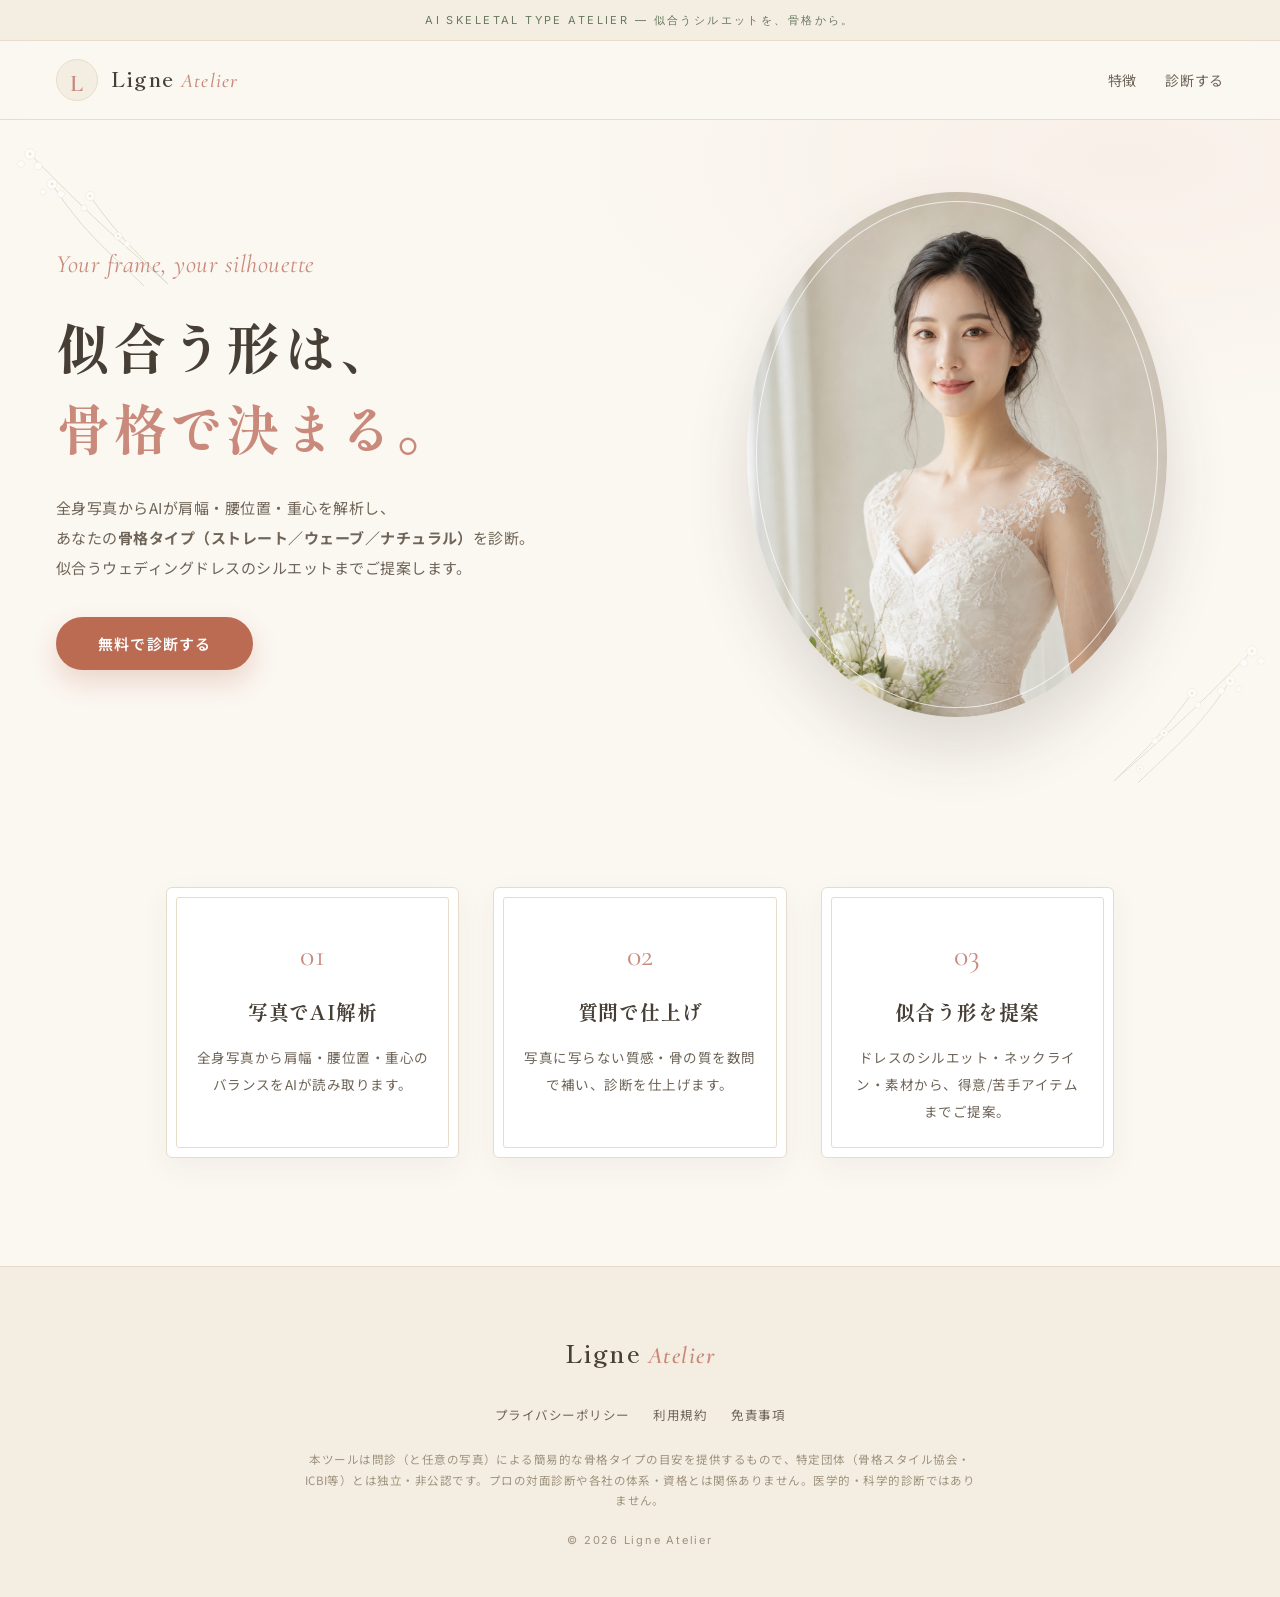
==== commit 16258bd3: "結果セクションのレスポンシブ改善 - 結果本文に左右余白を追加（左端張り付きを解消） - アクションボタンをモバイルで縦積み・全幅化、PCは横並び維持 - ボタン文字の縦折れをnowrapで防止 - " ====
--- a/index.html
+++ b/index.html
@@ -8,8 +8,8 @@
 <link rel="preconnect" href="https://fonts.gstatic.com" crossorigin>
 <link href="https://fonts.googleapis.com/css2?family=Noto+Sans+JP:wght@300;400;500;600;700&family=Shippori+Mincho:wght@400;500;600;700;800&family=Noto+Serif+JP:wght@400;500;600;700&family=Cormorant+Garamond:ital,wght@0,400;0,500;0,600;1,400;1,500&family=Inter:wght@300;400;500;600&display=swap" rel="stylesheet">
 <link rel="stylesheet" href="style.css?v=1" />
-<link rel="stylesheet" href="redesign.css?v=1" />
-<link rel="stylesheet" href="pc.css?v=10" />
+<link rel="stylesheet" href="redesign.css?v=2" />
+<link rel="stylesheet" href="pc.css?v=14" />
 </head>
 <body class="lx">
 
@@ -53,8 +53,8 @@
   <!-- STEP 01 全身写真（写真ファースト） -->
   <div class="lx-sec-head">
     <span class="lx-sec-no">STEP 01</span>
-    <h2 class="lx-sec-title">全身写真でAI骨格解析</h2>
-    <p class="lx-sec-sub">正面・全身・直立の写真から、AIが肩幅・腰位置・重心のバランスを解析します。写真は端末内で処理され外部送信されません。</p>
+    <h2 class="lx-sec-title">全身写真でAI骨格解析（任意）</h2>
+    <p class="lx-sec-sub">写真があると、AIが肩幅・腰位置・重心を読み取って精度が上がります。<b>写真なしでも質問だけで診断できます</b>。写真は端末内で処理され外部送信されません。</p>
   </div>
   <div class="lx-upload-panel">
     <div id="pc-upload">
@@ -62,14 +62,15 @@
       <label for="pc-file" class="pc-upload-btn">📷 全身写真を選ぶ</label>
       <p class="pc-paste-hint">または <b>⌘V で貼り付け</b> ／ ここに画像を <b>ドラッグ&ドロップ</b></p>
       <div class="preview" id="pc-preview" hidden><canvas id="pc-canvas"></canvas></div>
-      <p id="pc-status" class="pc-status">正面・全身・直立がおすすめ。写真は「診断する」を押したときにAIが解析します（写真なしでも質問だけで診断できます）。</p>
+      <p id="pc-status" class="pc-status">正面・全身・直立がおすすめ。写真は「診断する」を押したときにAIが解析します。</p>
     </div>
   </div>
+  <div class="pc-skip-row"><a href="#pc-step2" class="pc-skip-link" id="pc-skip-photo">写真なしで質問に進む →</a></div>
 
   <!-- STEP 02 仕上げの質問 -->
-  <div class="lx-sec-head" style="margin-top:46px">
+  <div class="lx-sec-head" id="pc-step2" style="margin-top:46px; scroll-margin-top:20px">
     <span class="lx-sec-no">STEP 02</span>
-    <h2 class="lx-sec-title">仕上げの質問</h2>
+    <h2 class="lx-sec-title">質問に答える</h2>
     <p class="lx-sec-sub">写真だけでは写らない「質感・骨の質」を補って、診断を仕上げます。当てはまるものを選んでください（最低8問・多いほど正確）。</p>
   </div>
   <div class="pc-progress"><div id="pc-progress-bar"></div></div>
@@ -101,6 +102,6 @@
 
 <div id="pc-loading" class="pc-loading" hidden><div class="pc-spin"></div><span id="pc-loading-text">処理中…</span></div>
 
-<script type="module" src="app.js?v=13"></script>
+<script type="module" src="app.js?v=16"></script>
 </body>
 </html>
--- a/redesign.css
+++ b/redesign.css
@@ -45,6 +45,7 @@
   padding:16px 42px; border-radius:999px; cursor:pointer;
   font-family:var(--lx-sans); font-weight:600; font-size:15px; letter-spacing:.08em;
   border:none; transition:.25s ease; text-decoration:none;
+  white-space:nowrap; max-width:100%; text-align:center; line-height:1.4;
 }
 .lx-btn-gold{ background:var(--lx-terra); color:#fff; box-shadow:0 12px 26px rgba(188,107,83,.24); }
 .lx-btn-gold:hover{ background:var(--lx-rose-deep); transform:translateY(-2px); }
--- a/pc.css
+++ b/pc.css
@@ -94,7 +94,7 @@
 .pc-drape-chip.on{ outline:2px solid var(--lx-rose); outline-offset:2px; }
 .pc-drape-chip.bad::after{ content:'△'; position:absolute; top:-9px; right:-7px; font-size:10px; color:var(--lx-rose-deep); background:#fff; border-radius:50%; width:16px; height:16px; line-height:15px; box-shadow:0 1px 3px rgba(0,0,0,.15); }
 /* 結果セクション幅（.lx-section未定義のため明示・幅潰れ防止） */
-#pc-result{ width:min(960px,92vw); margin:0 auto; padding:24px 0 80px; }
+#pc-result{ width:min(960px,92vw); margin:0 auto; padding:24px clamp(18px,4vw,44px) 80px; }
 #pc-result-body{ width:100%; }
 .pc-res-method-wrap{ text-align:center; margin:2px 0 16px; }
 .pc-res-method{ display:inline-block; font-family:var(--lx-sans); font-size:12.5px; color:var(--lx-sage-deep); background:var(--lx-blush-soft); border:1px solid var(--lx-line); border-radius:999px; padding:7px 18px; letter-spacing:.03em; }
@@ -102,7 +102,20 @@
 .pc-auto-note b{ color:var(--lx-rose-deep); }
 .pc-q-img{ display:block; width:100%; max-width:200px; margin:8px auto 14px; border-radius:12px; box-shadow:0 8px 20px rgba(71,63,54,.12); background:var(--lx-cream-2); }
 /* 質問の部位イラスト（1枚・中央） */
-.pc-q-strip{ display:block; width:100%; max-width:230px; margin:6px auto 16px; border-radius:12px; }
+.pc-q-strip{ display:block; width:100%; max-width:230px; margin:6px auto 10px; border-radius:12px; }
+/* 質問ヒント */
+.pc-q-hint{ font-family:var(--lx-sans); font-size:12px; color:var(--lx-muted); margin:0 auto 14px; max-width:480px; line-height:1.7; text-align:center; }
+/* スキップ選択肢（控えめに） */
+.pc-opt-skip{ opacity:.72; }
+.pc-opt-skip span{ font-size:12px; color:var(--lx-muted); }
+/* 写真スキップ導線 */
+.pc-skip-row{ text-align:center; margin:16px 0 0; }
+.pc-skip-link{ font-family:var(--lx-sans); font-size:13px; color:var(--lx-rose-deep); text-decoration:none; border-bottom:1px solid var(--lx-rose); padding-bottom:2px; }
+.pc-skip-link:hover{ color:var(--lx-ink); }
+/* 結果の発表フェードイン */
+.pc-reveal{ animation:pcReveal .7s ease both; }
+@keyframes pcReveal{ from{ opacity:0; transform:translateY(16px); } to{ opacity:1; transform:translateY(0); } }
+html{ scroll-behavior:smooth; }
 /* 選択肢を「図＋テキスト」のカードで横並び（回答を目で選べる） */
 .pc-opts-cards{ display:grid; grid-template-columns:repeat(3,1fr); gap:12px; }
 .pc-opt-card{ display:flex; flex-direction:column; align-items:center; text-align:center; gap:9px; border:1.5px solid var(--lx-line); border-radius:14px; padding:14px 10px; cursor:pointer; transition:border-color .15s, background .15s; }
@@ -117,6 +130,12 @@
 .pc-principle{ background:var(--lx-blush-soft); border:1px solid var(--lx-line); border-radius:14px; padding:18px 22px; }
 .pc-principle h4{ border-left:none; padding-left:0; margin-bottom:8px; }
 .pc-principle p{ font-family:var(--lx-sans); font-size:13.5px; line-height:1.9; color:var(--lx-ink-2); margin:0; }
+/* AIが読み取った“あなた”のバランス（写真＋ライン） */
+.pc-myframe{ text-align:center; }
+.pc-myframe h4{ border-left:none; padding-left:0; }
+.pc-pose-canvas{ width:100%; max-width:240px; border-radius:12px; box-shadow:0 10px 26px rgba(71,63,54,.16); display:block; margin:6px auto 12px; background:var(--lx-cream-2); }
+.pc-fr-sh{ color:#c4699f; font-weight:600; }
+.pc-fr-hip{ color:#6f8055; font-weight:600; }
 .pc-block h4{ font-family:var(--lx-serif); font-size:17px; color:var(--lx-ink); margin:0 0 12px; padding-left:12px; border-left:3px solid var(--lx-rose); }
 .pc-sw-grid{ display:flex; flex-wrap:wrap; gap:12px; }
 .pc-sw-grid.mini{ gap:8px; }
@@ -132,7 +151,8 @@
 .pc-second-row{ display:flex; align-items:center; gap:18px; flex-wrap:wrap; font-family:var(--lx-serif); color:var(--lx-ink); }
 .pc-disclaimer{ font-family:var(--lx-sans); font-size:11.5px; color:var(--lx-muted); line-height:1.8; text-align:center; margin:24px 0 0; }
 .pc-disclaimer strong{ color:var(--lx-rose); }
-.pc-actions{ display:flex; justify-content:center; margin-top:24px; }
+.pc-actions{ display:flex; flex-wrap:wrap; gap:12px; justify-content:center; margin-top:28px; }
+.pc-actions .lx-btn{ flex:0 1 auto; }
 
 /* ペースト/ドロップ */
 .pc-paste-hint{ font-family:var(--lx-sans); font-size:12.5px; color:var(--lx-muted); margin:14px 0 0; }
@@ -148,7 +168,29 @@
 /* 進捗バー */
 .pc-progress{ height:8px; background:var(--lx-blush-soft); border-radius:999px; overflow:hidden; max-width:560px; margin:0 auto; }
 #pc-progress-bar{ height:100%; width:0; background:linear-gradient(90deg,var(--lx-rose),var(--lx-sage)); transition:width .3s ease; }
-.pc-progress-text{ text-align:center; font-family:var(--lx-en); font-size:12px; color:var(--lx-muted); margin:8px 0 24px; }
+.pc-progress-text{ text-align:center; font-family:var(--lx-en); font-size:12px; color:var(--lx-muted); margin:8px 0 24px; transition:color .3s ease; }
+.pc-progress-text.pc-progress-ready{ color:var(--lx-sage); font-weight:600; }
+
+/* 回答の傾向（自分ごと感・写真なしでも表示） */
+.pc-share{ background:var(--lx-cream-2); border-radius:14px; padding:18px 20px; }
+.pc-share-row{ display:flex; align-items:center; gap:12px; margin:0 0 10px; }
+.pc-share-name{ flex:0 0 76px; font-family:var(--lx-serif); font-size:13.5px; color:var(--lx-ink); }
+.pc-share-track{ flex:1; height:10px; background:var(--lx-blush-soft); border-radius:999px; overflow:hidden; }
+.pc-share-track i{ display:block; height:100%; border-radius:999px; transition:width .7s cubic-bezier(.2,.7,.2,1); }
+.pc-share-pct{ flex:0 0 40px; text-align:right; font-family:var(--lx-en); font-size:13px; color:var(--lx-ink-2); }
+.pc-share-note{ font-family:var(--lx-sans); font-size:12.5px; color:var(--lx-ink-2); line-height:1.8; margin:14px 0 0; }
+.pc-share-note b{ color:var(--lx-rose); }
+
+/* 掛け合わせ導線（パーソナルカラー） */
+.pc-cross{ text-align:center; background:var(--lx-cream-2); border:1px solid var(--lx-line); border-radius:16px; padding:28px 26px; margin:30px 0 18px; }
+.pc-cross h4{ font-family:var(--lx-serif); font-size:18px; color:var(--lx-ink); margin:0 0 10px; padding:0; border:none; }
+.pc-cross p{ font-family:var(--lx-sans); font-size:13.5px; color:var(--lx-ink-2); line-height:1.9; margin:0 auto 18px; max-width:520px; }
+.pc-cross p b{ color:var(--lx-rose); }
+
+/* 締めの一言 */
+.pc-closing{ text-align:center; background:var(--lx-blush-soft); border-radius:16px; padding:26px 26px 28px; margin:30px 0 0; }
+.pc-closing-mark{ display:block; font-size:22px; color:var(--lx-rose); margin-bottom:8px; }
+.pc-closing p{ font-family:var(--lx-serif); font-size:15.5px; line-height:2; color:var(--lx-ink); margin:0; }
 
 /* 撮影品質の警告 */
 .pc-warn{ max-width:560px; margin:16px auto 0; background:#FFF4E8; border:1px solid #F0D8B8; border-radius:10px; padding:12px 16px; font-family:var(--lx-sans); font-size:12.5px; color:#8a6a3a; display:flex; flex-wrap:wrap; gap:6px 10px; align-items:center; }
@@ -172,4 +214,10 @@
   .pc-opts{ grid-template-columns:1fr; }
   .pc-info{ grid-template-columns:1fr; }
   .pc-sw span{ width:50px; height:50px; }
-}
+  /* ボタンは縦積み＆全幅で、文字が横一行で読めるように */
+  .pc-actions{ flex-direction:column; align-items:stretch; }
+  .pc-actions .lx-btn{ width:100%; }
+  .pc-cross .lx-btn, .pc-cta .lx-btn{ width:100%; }
+  .lx-btn{ padding:15px 24px; font-size:14px; letter-spacing:.04em; }
+  .pc-share-name{ flex-basis:64px; font-size:12.5px; }
+}
